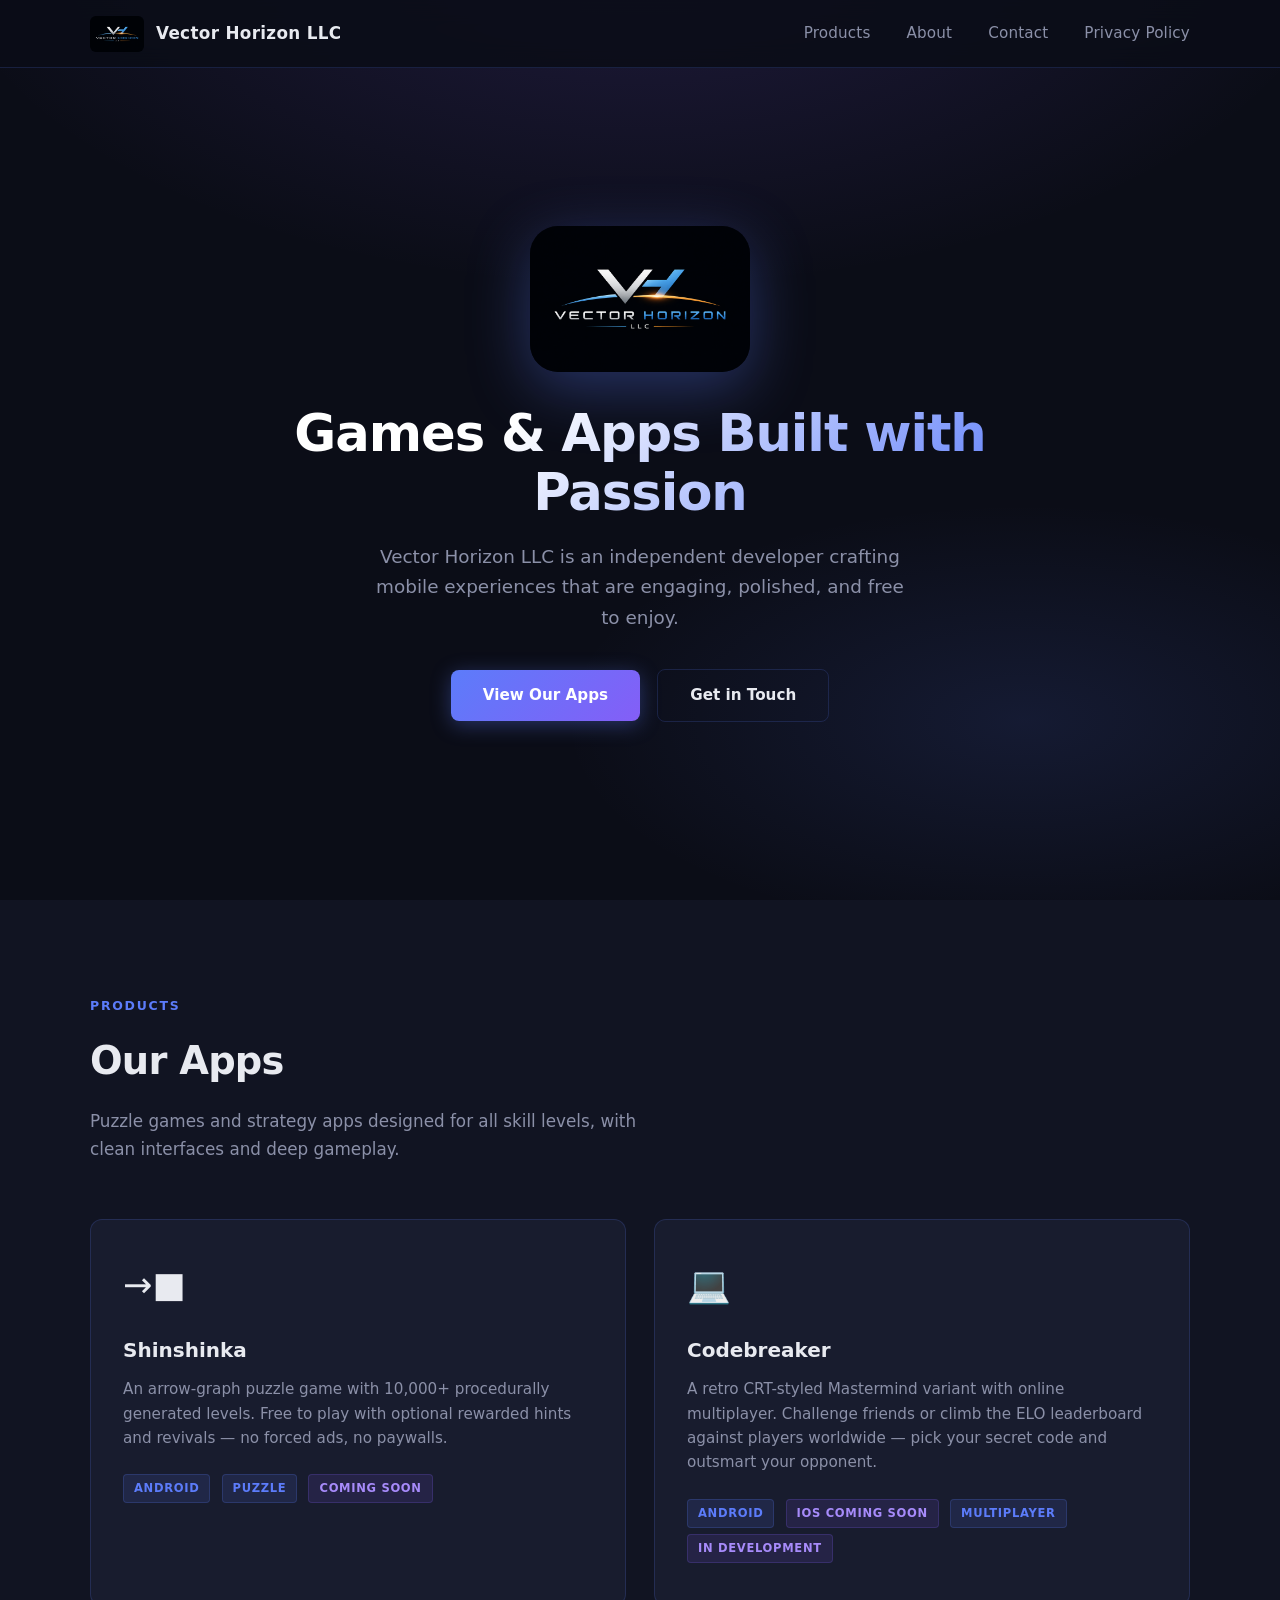
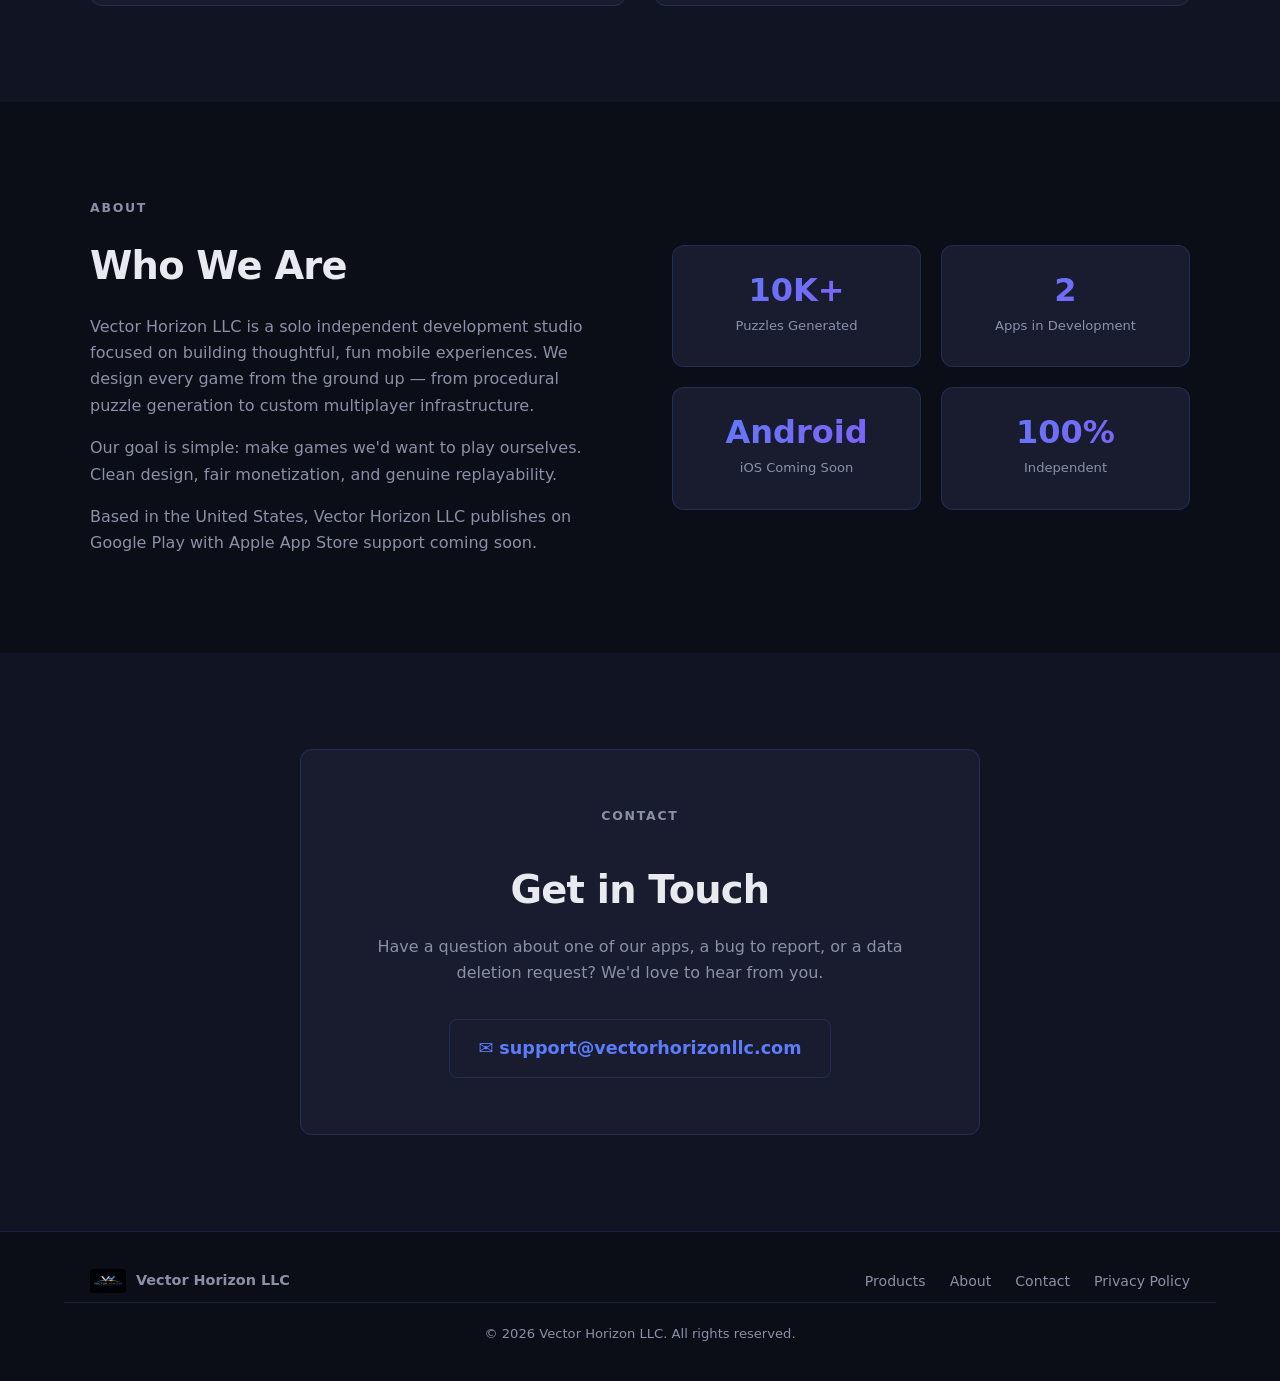
==== index.html @ f5b24a28 "first commit" ====
<!DOCTYPE html>
<html lang="en">
<head>
  <meta charset="UTF-8" />
  <meta name="viewport" content="width=device-width, initial-scale=1.0" />
  <meta name="description" content="Vector Horizon LLC — Independent developer of mobile games and apps." />
  <title>Vector Horizon LLC</title>
  <link rel="stylesheet" href="css/style.css" />
  <link rel="icon" href="assets/logo.png" type="image/png" />
</head>
<body>

  <!-- ── Nav ──────────────────────────────────────────────────────── -->
  <nav class="nav" role="navigation" aria-label="Main navigation">
    <div class="nav-inner">
      <a href="index.html" class="nav-logo">
        <img src="assets/logo.png" alt="Vector Horizon LLC logo" />
        Vector Horizon LLC
      </a>
      <button class="nav-toggle" aria-label="Toggle menu" onclick="toggleMenu()">
        <span></span><span></span><span></span>
      </button>
      <ul class="nav-links" id="nav-links">
        <li><a href="#products">Products</a></li>
        <li><a href="#about">About</a></li>
        <li><a href="#contact">Contact</a></li>
        <li><a href="privacy.html">Privacy Policy</a></li>
      </ul>
    </div>
  </nav>

  <!-- ── Hero ─────────────────────────────────────────────────────── -->
  <section class="hero" id="home">
    <div class="hero-inner">
      <img src="assets/logo.png" alt="Vector Horizon LLC" class="hero-logo" />
      <h1>Games & Apps Built with Passion</h1>
      <p>Vector Horizon LLC is an independent developer crafting mobile experiences that are engaging, polished, and free to enjoy.</p>
      <a href="#products" class="btn btn-primary">View Our Apps</a>
      <a href="#contact" class="btn btn-ghost">Get in Touch</a>
    </div>
  </section>

  <!-- ── Products ─────────────────────────────────────────────────── -->
  <section id="products">
    <div class="section-inner">
      <p class="section-label">Products</p>
      <h2 class="section-title">Our Apps</h2>
      <p class="section-sub">Puzzle games and strategy apps designed for all skill levels, with clean interfaces and deep gameplay.</p>

      <div class="products-grid">

        <div class="product-card">
          <div class="product-icon">&#x2192;&#x25A0;</div>
          <h3>Shinshinka</h3>
          <p>
            An arrow-graph puzzle game with 10,000+ procedurally generated levels. Free to play with optional rewarded hints and revivals — no forced ads, no paywalls.
          </p>
          <span class="tag">Android</span>
          <span class="tag">Puzzle</span>
          <span class="tag purple">Coming Soon</span>
        </div>

        <div class="product-card">
          <div class="product-icon">&#x1F4BB;</div>
          <h3>Codebreaker</h3>
          <p>
            A retro CRT-styled Mastermind variant with online multiplayer. Challenge friends or climb the ELO leaderboard against players worldwide — pick your secret code and outsmart your opponent.
          </p>
          <span class="tag">Android</span>
          <span class="tag purple">iOS Coming Soon</span>
          <span class="tag">Multiplayer</span>
          <span class="tag purple">In Development</span>
        </div>

      </div>
    </div>
  </section>

  <!-- ── About ─────────────────────────────────────────────────────── -->
  <section id="about">
    <div class="section-inner">
      <div class="about-grid">
        <div class="about-text">
          <p class="section-label">About</p>
          <h2 class="section-title">Who We Are</h2>
          <p>Vector Horizon LLC is a solo independent development studio focused on building thoughtful, fun mobile experiences. We design every game from the ground up — from procedural puzzle generation to custom multiplayer infrastructure.</p>
          <p>Our goal is simple: make games we'd want to play ourselves. Clean design, fair monetization, and genuine replayability.</p>
          <p>Based in the United States, Vector Horizon LLC publishes on Google Play with Apple App Store support coming soon.</p>
        </div>
        <div class="stat-grid">
          <div class="stat-card">
            <span class="number">10K+</span>
            <span class="label">Puzzles Generated</span>
          </div>
          <div class="stat-card">
            <span class="number">2</span>
            <span class="label">Apps in Development</span>
          </div>
          <div class="stat-card">
            <span class="number">Android</span>
            <span class="label">iOS Coming Soon</span>
          </div>
          <div class="stat-card">
            <span class="number">100%</span>
            <span class="label">Independent</span>
          </div>
        </div>
      </div>
    </div>
  </section>

  <!-- ── Contact ────────────────────────────────────────────────────── -->
  <section id="contact">
    <div class="section-inner">
      <div class="contact-box">
        <p class="section-label">Contact</p>
        <h2 class="section-title">Get in Touch</h2>
        <p>Have a question about one of our apps, a bug to report, or a data deletion request? We'd love to hear from you.</p>
        <a href="mailto:support@vectorhorizonllc.com" class="contact-link">
          &#x2709;&#xFE0F; support@vectorhorizonllc.com
        </a>
      </div>
    </div>
  </section>

  <!-- ── Footer ─────────────────────────────────────────────────────── -->
  <footer>
    <div class="footer-inner">
      <div class="footer-logo">
        <img src="assets/logo.png" alt="Vector Horizon LLC" />
        Vector Horizon LLC
      </div>
      <ul class="footer-links">
        <li><a href="#products">Products</a></li>
        <li><a href="#about">About</a></li>
        <li><a href="#contact">Contact</a></li>
        <li><a href="privacy.html">Privacy Policy</a></li>
      </ul>
    </div>
    <p class="footer-copy">&copy; 2026 Vector Horizon LLC. All rights reserved.</p>
  </footer>

  <script>
    function toggleMenu() {
      document.getElementById('nav-links').classList.toggle('open');
    }
    // close menu on link click (mobile)
    document.querySelectorAll('.nav-links a').forEach(function(link) {
      link.addEventListener('click', function() {
        document.getElementById('nav-links').classList.remove('open');
      });
    });
  </script>

</body>
</html>
---- css/style.css ----
/* ─── Reset & Base ─────────────────────────────────────────────────── */
*, *::before, *::after { box-sizing: border-box; margin: 0; padding: 0; }

:root {
  --bg:        #0b0d17;
  --bg2:       #111422;
  --bg3:       #181c2e;
  --accent:    #5c7cfa;
  --accent2:   #845ef7;
  --text:      #e8eaf0;
  --muted:     #8b90a8;
  --border:    rgba(92, 124, 250, 0.18);
  --radius:    12px;
  --nav-h:     68px;
}

html { scroll-behavior: smooth; }

body {
  font-family: 'Segoe UI', system-ui, -apple-system, sans-serif;
  background: var(--bg);
  color: var(--text);
  line-height: 1.65;
  font-size: 16px;
}

a { color: var(--accent); text-decoration: none; }
a:hover { color: var(--accent2); }

img { display: block; max-width: 100%; }

/* ─── Nav ──────────────────────────────────────────────────────────── */
.nav {
  position: fixed;
  top: 0; left: 0; right: 0;
  height: var(--nav-h);
  background: rgba(11, 13, 23, 0.88);
  backdrop-filter: blur(12px);
  -webkit-backdrop-filter: blur(12px);
  border-bottom: 1px solid var(--border);
  z-index: 100;
  display: flex;
  align-items: center;
  padding: 0 5%;
}

.nav-inner {
  width: 100%;
  max-width: 1100px;
  margin: 0 auto;
  display: flex;
  align-items: center;
  justify-content: space-between;
}

.nav-logo {
  display: flex;
  align-items: center;
  gap: 12px;
  font-weight: 700;
  font-size: 1.05rem;
  color: var(--text);
  letter-spacing: 0.02em;
}

.nav-logo img {
  height: 36px;
  width: auto;
  border-radius: 6px;
}

.nav-links {
  display: flex;
  gap: 36px;
  list-style: none;
}

.nav-links a {
  color: var(--muted);
  font-size: 0.95rem;
  font-weight: 500;
  transition: color 0.2s;
  letter-spacing: 0.01em;
}

.nav-links a:hover { color: var(--text); }

/* hamburger — hidden on desktop */
.nav-toggle {
  display: none;
  flex-direction: column;
  gap: 5px;
  cursor: pointer;
  background: none;
  border: none;
  padding: 4px;
}
.nav-toggle span {
  display: block;
  width: 24px;
  height: 2px;
  background: var(--text);
  border-radius: 2px;
  transition: all 0.25s;
}

/* ─── Hero ─────────────────────────────────────────────────────────── */
.hero {
  min-height: 100vh;
  display: flex;
  align-items: center;
  justify-content: center;
  text-align: center;
  padding: calc(var(--nav-h) + 60px) 5% 80px;
  background:
    radial-gradient(ellipse 80% 60% at 50% -10%, rgba(132, 94, 247, 0.18) 0%, transparent 70%),
    radial-gradient(ellipse 60% 40% at 80% 80%, rgba(92, 124, 250, 0.12) 0%, transparent 60%),
    var(--bg);
}

.hero-inner {
  max-width: 720px;
}

.hero-logo {
  width: 220px;
  height: auto;
  margin: 0 auto 32px;
  border-radius: 28px;
  box-shadow: 0 16px 60px rgba(92, 124, 250, 0.35);
}

.hero h1 {
  font-size: clamp(2rem, 5vw, 3.2rem);
  font-weight: 800;
  letter-spacing: -0.02em;
  line-height: 1.15;
  background: linear-gradient(135deg, #fff 30%, var(--accent) 100%);
  -webkit-background-clip: text;
  -webkit-text-fill-color: transparent;
  background-clip: text;
  margin-bottom: 20px;
}

.hero p {
  font-size: 1.15rem;
  color: var(--muted);
  max-width: 540px;
  margin: 0 auto 36px;
}

.btn {
  display: inline-block;
  padding: 13px 32px;
  border-radius: 8px;
  font-weight: 600;
  font-size: 0.95rem;
  transition: transform 0.15s, box-shadow 0.15s;
  cursor: pointer;
  border: none;
}

.btn-primary {
  background: linear-gradient(135deg, var(--accent), var(--accent2));
  color: #fff;
  box-shadow: 0 4px 20px rgba(92, 124, 250, 0.35);
}

.btn-primary:hover {
  color: #fff;
  transform: translateY(-2px);
  box-shadow: 0 8px 28px rgba(92, 124, 250, 0.45);
}

.btn-ghost {
  background: transparent;
  color: var(--text);
  border: 1px solid var(--border);
  margin-left: 12px;
}

.btn-ghost:hover {
  color: var(--text);
  border-color: var(--accent);
  transform: translateY(-2px);
}

/* ─── Sections ─────────────────────────────────────────────────────── */
section {
  padding: 96px 5%;
}

.section-inner {
  max-width: 1100px;
  margin: 0 auto;
}

.section-label {
  font-size: 0.78rem;
  font-weight: 700;
  letter-spacing: 0.14em;
  text-transform: uppercase;
  color: var(--accent);
  margin-bottom: 12px;
}

.section-title {
  font-size: clamp(1.6rem, 3.5vw, 2.4rem);
  font-weight: 800;
  letter-spacing: -0.02em;
  margin-bottom: 16px;
}

.section-sub {
  color: var(--muted);
  font-size: 1.05rem;
  max-width: 560px;
  margin-bottom: 56px;
}

/* ─── Products ─────────────────────────────────────────────────────── */
#products { background: var(--bg2); }

.products-grid {
  display: grid;
  grid-template-columns: repeat(auto-fit, minmax(300px, 1fr));
  gap: 28px;
}

.product-card {
  background: var(--bg3);
  border: 1px solid var(--border);
  border-radius: var(--radius);
  padding: 36px 32px;
  transition: transform 0.2s, border-color 0.2s, box-shadow 0.2s;
  position: relative;
  overflow: hidden;
}

.product-card::before {
  content: '';
  position: absolute;
  top: 0; left: 0; right: 0;
  height: 2px;
  background: linear-gradient(90deg, var(--accent), var(--accent2));
  opacity: 0;
  transition: opacity 0.2s;
}

.product-card:hover {
  transform: translateY(-4px);
  border-color: rgba(92, 124, 250, 0.4);
  box-shadow: 0 12px 40px rgba(0,0,0,0.3);
}

.product-card:hover::before { opacity: 1; }

.product-icon {
  font-size: 2.2rem;
  margin-bottom: 20px;
}

.product-card h3 {
  font-size: 1.25rem;
  font-weight: 700;
  margin-bottom: 10px;
}

.product-card p {
  color: var(--muted);
  font-size: 0.95rem;
  line-height: 1.6;
  margin-bottom: 24px;
}

.tag {
  display: inline-block;
  font-size: 0.72rem;
  font-weight: 600;
  letter-spacing: 0.06em;
  text-transform: uppercase;
  padding: 4px 10px;
  border-radius: 4px;
  background: rgba(92, 124, 250, 0.12);
  color: var(--accent);
  border: 1px solid rgba(92, 124, 250, 0.2);
  margin-right: 6px;
  margin-bottom: 6px;
}

.tag.purple {
  background: rgba(132, 94, 247, 0.12);
  color: #a78bfa;
  border-color: rgba(132, 94, 247, 0.2);
}

/* ─── About ─────────────────────────────────────────────────────────── */
#about { background: var(--bg); }

.about-grid {
  display: grid;
  grid-template-columns: 1fr 1fr;
  gap: 64px;
  align-items: center;
}

.about-text p {
  color: var(--muted);
  margin-bottom: 16px;
}

.about-text p:last-child { margin-bottom: 0; }

.stat-grid {
  display: grid;
  grid-template-columns: 1fr 1fr;
  gap: 20px;
}

.stat-card {
  background: var(--bg3);
  border: 1px solid var(--border);
  border-radius: var(--radius);
  padding: 28px 24px;
  text-align: center;
}

.stat-card .number {
  font-size: 2rem;
  font-weight: 800;
  background: linear-gradient(135deg, var(--accent), var(--accent2));
  -webkit-background-clip: text;
  -webkit-text-fill-color: transparent;
  background-clip: text;
  display: block;
  line-height: 1;
  margin-bottom: 6px;
}

.stat-card .label {
  font-size: 0.82rem;
  color: var(--muted);
  font-weight: 500;
}

/* ─── Contact ──────────────────────────────────────────────────────── */
#contact { background: var(--bg2); }

.contact-box {
  background: var(--bg3);
  border: 1px solid var(--border);
  border-radius: var(--radius);
  padding: 56px;
  max-width: 680px;
  margin: 0 auto;
  text-align: center;
}

.contact-box .section-title { margin-bottom: 12px; }

.contact-box p {
  color: var(--muted);
  margin-bottom: 32px;
}

.contact-link {
  display: inline-flex;
  align-items: center;
  gap: 10px;
  font-size: 1.1rem;
  font-weight: 600;
  color: var(--accent);
  border: 1px solid var(--border);
  border-radius: 8px;
  padding: 14px 28px;
  transition: all 0.2s;
}

.contact-link:hover {
  color: var(--accent2);
  border-color: var(--accent2);
  background: rgba(132, 94, 247, 0.08);
}

/* ─── Footer ────────────────────────────────────────────────────────── */
footer {
  background: var(--bg);
  border-top: 1px solid var(--border);
  padding: 36px 5%;
}

.footer-inner {
  max-width: 1100px;
  margin: 0 auto;
  display: flex;
  align-items: center;
  justify-content: space-between;
  flex-wrap: wrap;
  gap: 16px;
}

.footer-logo {
  display: flex;
  align-items: center;
  gap: 10px;
  font-weight: 600;
  font-size: 0.9rem;
  color: var(--muted);
}

.footer-logo img {
  height: 24px;
  width: auto;
  border-radius: 4px;
}

.footer-links {
  display: flex;
  gap: 24px;
  list-style: none;
  flex-wrap: wrap;
}

.footer-links a {
  color: var(--muted);
  font-size: 0.88rem;
  transition: color 0.2s;
}

.footer-links a:hover { color: var(--text); }

.footer-copy {
  color: var(--muted);
  font-size: 0.82rem;
  width: 100%;
  text-align: center;
  margin-top: 8px;
  padding-top: 20px;
  border-top: 1px solid var(--border);
}

/* ─── Privacy Page ─────────────────────────────────────────────────── */
.privacy-page {
  padding-top: calc(var(--nav-h) + 60px);
  padding-bottom: 96px;
  padding-left: 5%;
  padding-right: 5%;
}

.privacy-content {
  max-width: 760px;
  margin: 0 auto;
}

.privacy-content h1 {
  font-size: clamp(1.8rem, 4vw, 2.6rem);
  font-weight: 800;
  letter-spacing: -0.02em;
  margin-bottom: 8px;
}

.privacy-content .updated {
  color: var(--muted);
  font-size: 0.9rem;
  margin-bottom: 48px;
  padding-bottom: 24px;
  border-bottom: 1px solid var(--border);
}

.privacy-content h2 {
  font-size: 1.15rem;
  font-weight: 700;
  color: var(--text);
  margin: 36px 0 12px;
}

.privacy-content p,
.privacy-content li {
  color: var(--muted);
  font-size: 0.97rem;
  line-height: 1.75;
}

.privacy-content ul {
  padding-left: 20px;
  margin: 8px 0 16px;
}

.privacy-content li { margin-bottom: 6px; }

.privacy-content a { color: var(--accent); }

/* ─── Responsive ───────────────────────────────────────────────────── */
@media (max-width: 768px) {
  .nav-links {
    display: none;
    flex-direction: column;
    gap: 0;
    position: fixed;
    top: var(--nav-h);
    left: 0; right: 0;
    background: var(--bg2);
    border-bottom: 1px solid var(--border);
    padding: 16px 0;
  }

  .nav-links.open { display: flex; }

  .nav-links a {
    display: block;
    padding: 14px 5%;
    font-size: 1rem;
  }

  .nav-toggle { display: flex; }

  .about-grid {
    grid-template-columns: 1fr;
    gap: 40px;
  }

  .contact-box {
    padding: 36px 24px;
  }

  .hero-logo { width: 150px; }

  .btn-ghost { margin-left: 0; margin-top: 12px; }

  .footer-inner { flex-direction: column; align-items: flex-start; }
}
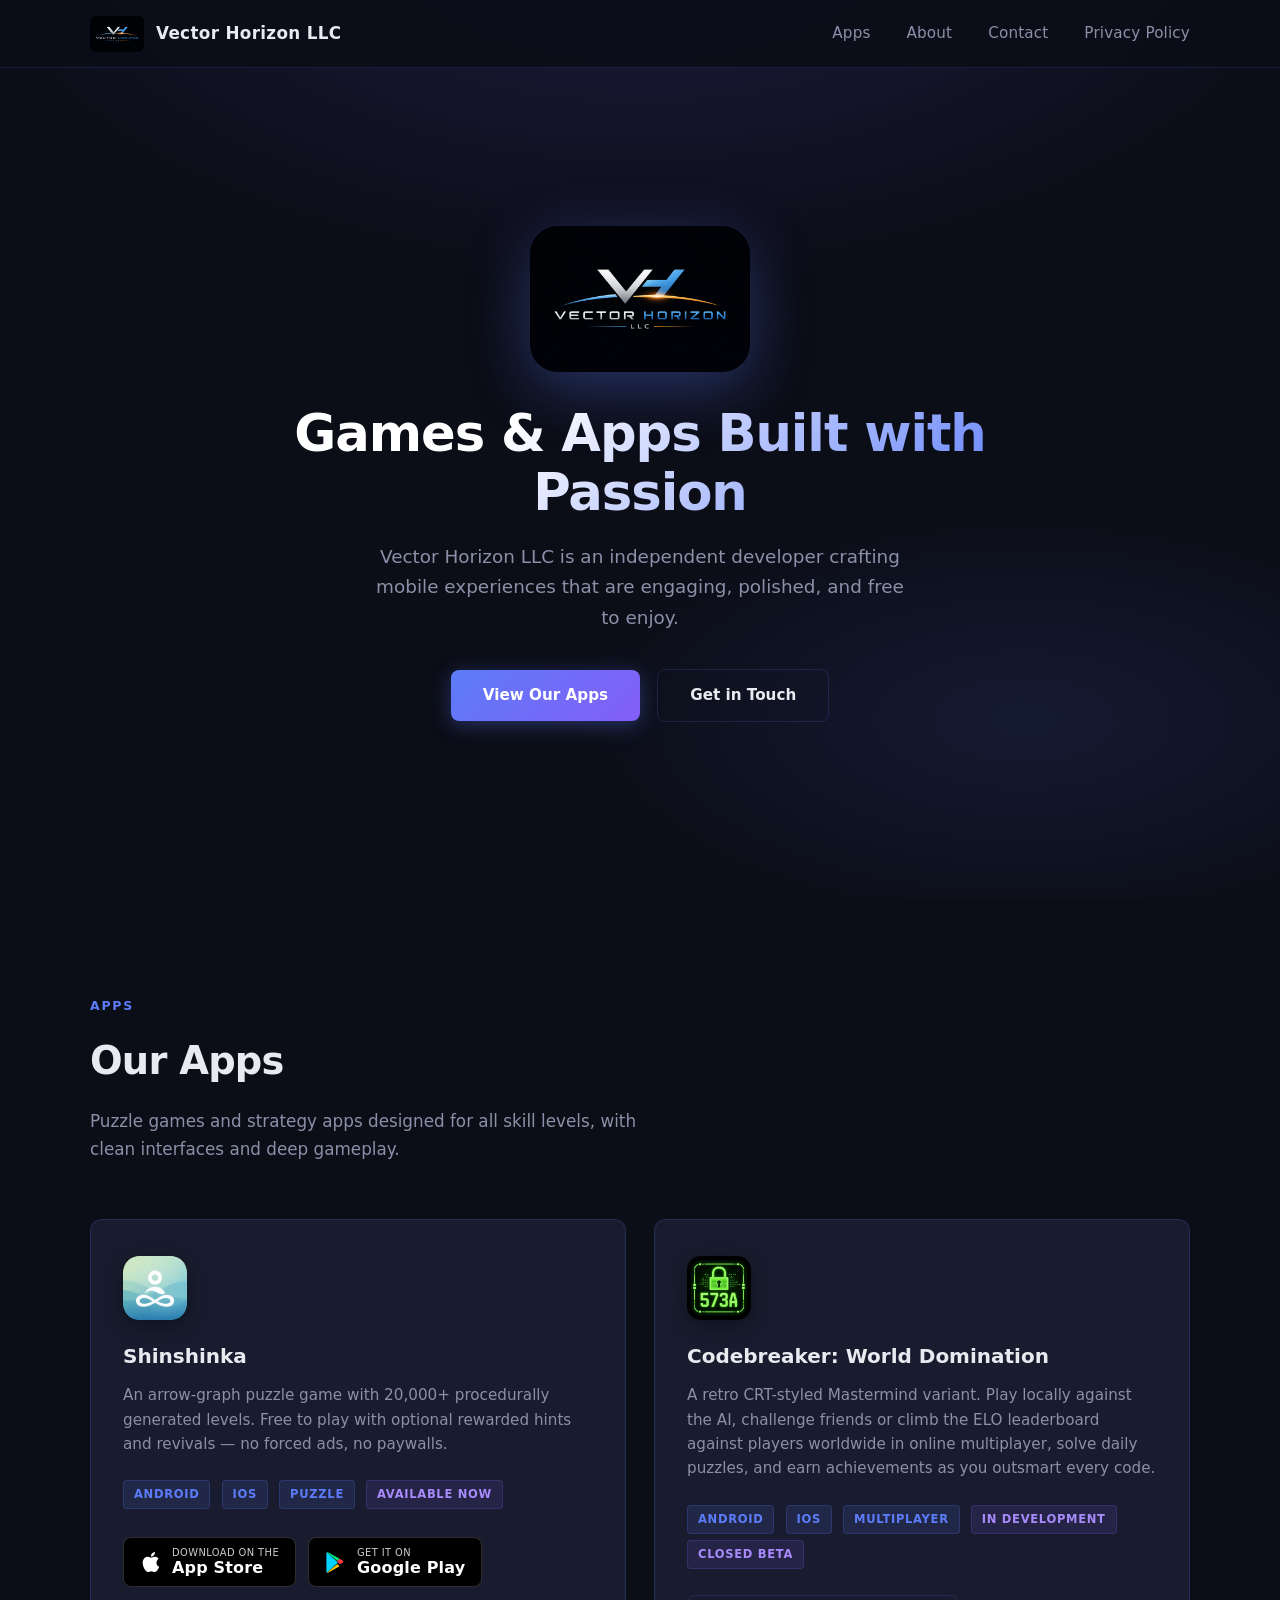
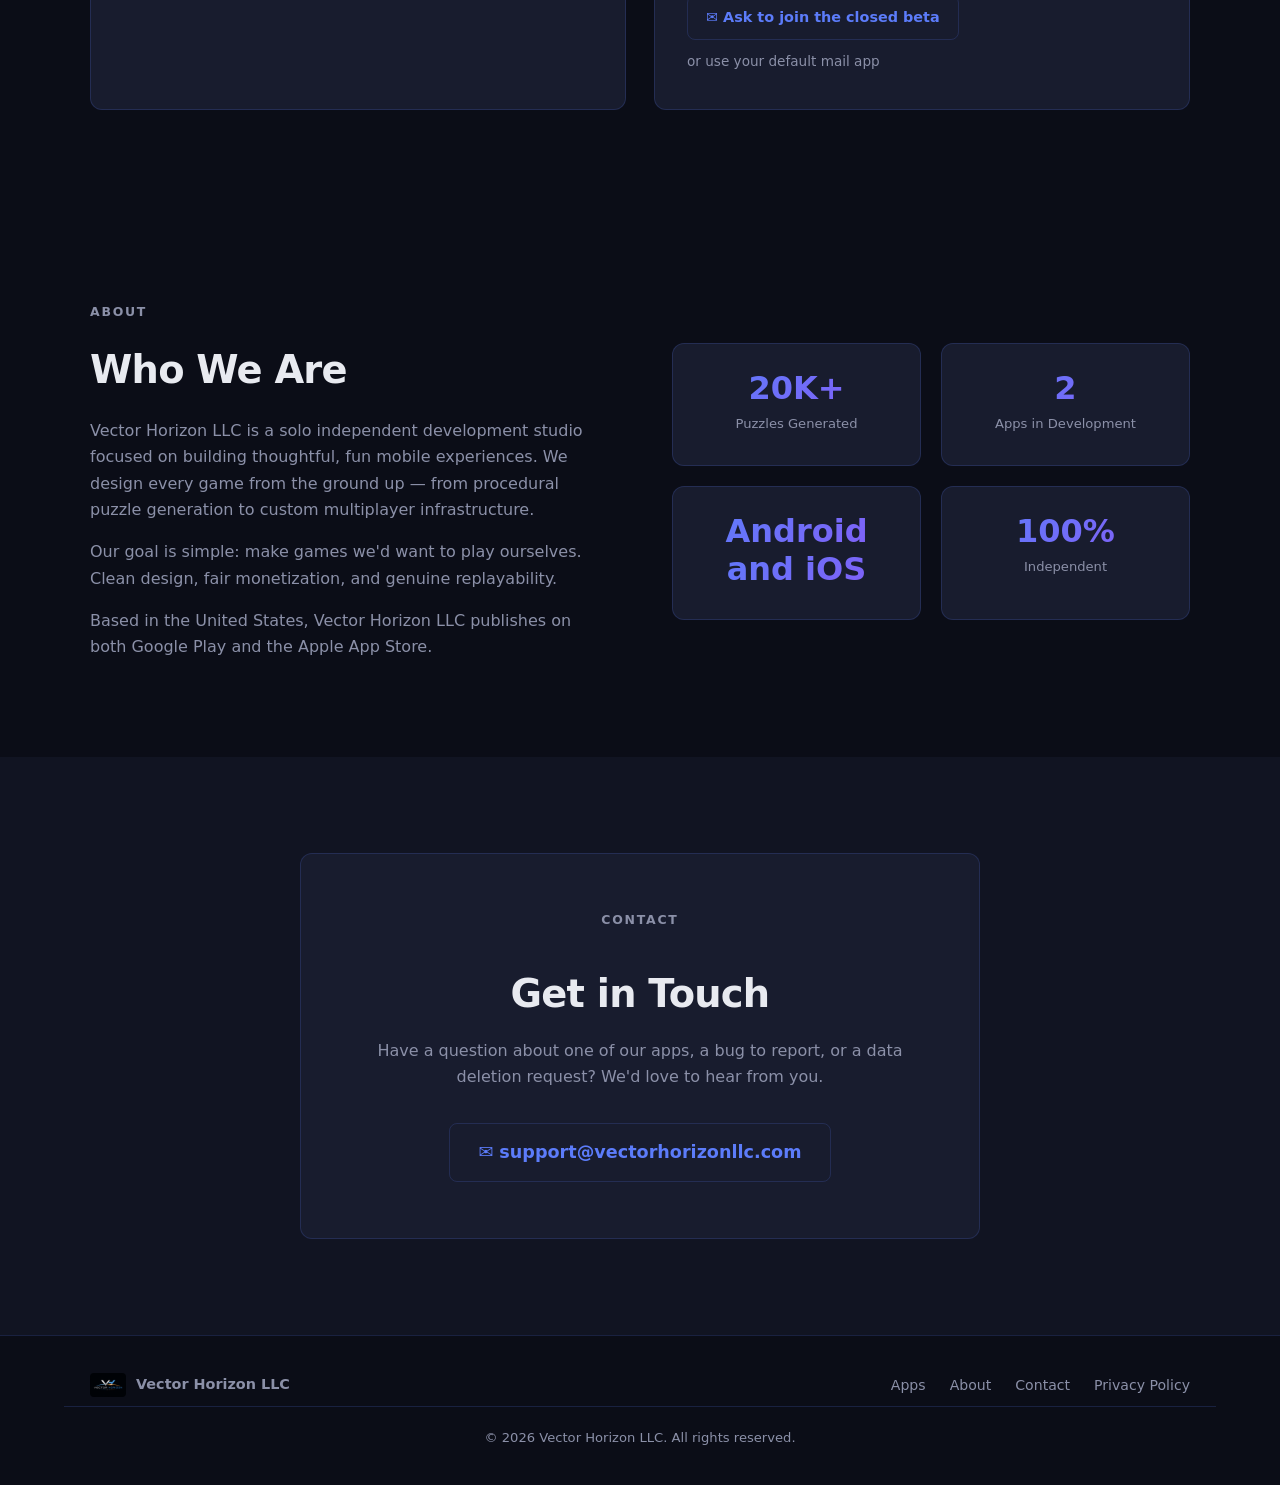
==== commit d2056859: "Update Apps section: store links, real icons, Codebreaker beta - Shinshinka: mark released on Androi" ====
--- a/index.html
+++ b/index.html
@@ -21,7 +21,7 @@
         <span></span><span></span><span></span>
       </button>
       <ul class="nav-links" id="nav-links">
-        <li><a href="#products">Products</a></li>
+        <li><a href="#apps">Apps</a></li>
         <li><a href="#about">About</a></li>
         <li><a href="#contact">Contact</a></li>
         <li><a href="privacy.html">Privacy Policy</a></li>
@@ -35,41 +35,76 @@
       <img src="assets/logo.png" alt="Vector Horizon LLC" class="hero-logo" />
       <h1>Games & Apps Built with Passion</h1>
       <p>Vector Horizon LLC is an independent developer crafting mobile experiences that are engaging, polished, and free to enjoy.</p>
-      <a href="#products" class="btn btn-primary">View Our Apps</a>
+      <a href="#apps" class="btn btn-primary">View Our Apps</a>
       <a href="#contact" class="btn btn-ghost">Get in Touch</a>
     </div>
   </section>
 
-  <!-- ── Products ─────────────────────────────────────────────────── -->
-  <section id="products">
+  <!-- ── Apps ─────────────────────────────────────────────────────── -->
+  <section id="apps">
     <div class="section-inner">
-      <p class="section-label">Products</p>
+      <p class="section-label">Apps</p>
       <h2 class="section-title">Our Apps</h2>
       <p class="section-sub">Puzzle games and strategy apps designed for all skill levels, with clean interfaces and deep gameplay.</p>
 
       <div class="products-grid">
 
         <div class="product-card">
-          <div class="product-icon">&#x2192;&#x25A0;</div>
+          <img src="assets/shinshinka-icon.png" alt="Shinshinka app icon" class="product-icon" />
           <h3>Shinshinka</h3>
           <p>
-            An arrow-graph puzzle game with 10,000+ procedurally generated levels. Free to play with optional rewarded hints and revivals — no forced ads, no paywalls.
+            An arrow-graph puzzle game with 20,000+ procedurally generated levels. Free to play with optional rewarded hints and revivals — no forced ads, no paywalls.
           </p>
           <span class="tag">Android</span>
+          <span class="tag">iOS</span>
           <span class="tag">Puzzle</span>
-          <span class="tag purple">Coming Soon</span>
+          <span class="tag purple">Available Now</span>
+
+          <div class="store-badges">
+            <a class="store-badge" href="https://apps.apple.com/il/app/id6781708433" target="_blank" rel="noopener" aria-label="Download Shinshinka on the App Store">
+              <svg viewBox="0 0 24 24" width="22" height="22" fill="currentColor" aria-hidden="true">
+                <path d="M16.365 1.43c0 1.14-.493 2.27-1.177 3.08-.744.9-1.99 1.57-2.987 1.57-.12 0-.23-.02-.3-.03-.01-.06-.04-.22-.04-.39 0-1.13.572-2.27 1.206-2.98.804-.94 2.142-1.64 3.248-1.68.03.13.05.28.05.43zm4.565 15.71c-.03.07-.463 1.58-1.518 3.12-.945 1.34-1.94 2.71-3.43 2.71-1.517 0-1.9-.88-3.63-.88-1.698 0-2.302.91-3.67.91-1.377 0-2.332-1.26-3.428-2.8-1.287-1.82-2.323-4.63-2.323-7.28 0-4.28 2.797-6.55 5.552-6.55 1.448 0 2.675.95 3.6.95.865 0 2.222-1.01 3.902-1.01.613 0 2.886.06 4.374 2.19-.13.09-2.383 1.37-2.383 4.19 0 3.26 2.854 4.42 2.955 4.45z"/>
+              </svg>
+              <span class="store-badge-text">
+                <small>Download on the</small>
+                App Store
+              </span>
+            </a>
+            <a class="store-badge" href="https://play.google.com/store/apps/details?id=com.vectorhorizonllc.shinshinka" target="_blank" rel="noopener" aria-label="Get Shinshinka on Google Play">
+              <svg viewBox="0 0 512 512" width="22" height="22" aria-hidden="true">
+                <path fill="#00d3ff" d="M47 30 300 268 47 506c-9-5-15-15-15-27V57c0-12 6-22 15-27z"/>
+                <path fill="#00f076" d="M47 30c4-2 9-3 13-3 7 0 14 2 20 6l260 148-53 51z"/>
+                <path fill="#ff3a44" d="M287 232 340 181l70 40c19 11 19 39 0 50l-70 40z"/>
+                <path fill="#ffc800" d="M287 304 340 355 80 503c-6 4-13 6-20 6-4 0-9-1-13-3z"/>
+              </svg>
+              <span class="store-badge-text">
+                <small>Get it on</small>
+                Google Play
+              </span>
+            </a>
+          </div>
         </div>
 
         <div class="product-card">
-          <div class="product-icon">&#x1F4BB;</div>
-          <h3>Codebreaker</h3>
+          <img src="assets/codebreaker-icon.png" alt="Codebreaker: World Domination app icon" class="product-icon" />
+          <h3>Codebreaker: World Domination</h3>
           <p>
-            A retro CRT-styled Mastermind variant with online multiplayer. Challenge friends or climb the ELO leaderboard against players worldwide — pick your secret code and outsmart your opponent.
+            A retro CRT-styled Mastermind variant. Play locally against the AI, challenge friends or climb the ELO leaderboard against players worldwide in online multiplayer, solve daily puzzles, and earn achievements as you outsmart every code.
           </p>
           <span class="tag">Android</span>
-          <span class="tag purple">iOS Coming Soon</span>
+          <span class="tag">iOS</span>
           <span class="tag">Multiplayer</span>
           <span class="tag purple">In Development</span>
+          <span class="tag purple">Closed Beta</span>
+
+          <div class="beta-cta">
+            <a class="beta-link" href="https://mail.google.com/mail/?view=cm&fs=1&to=support@vectorhorizonllc.com&su=Join%20the%20Codebreaker%20Closed%20Beta&body=Hi%20Vector%20Horizon%20LLC%2C%0A%0AI%27d%20like%20to%20join%20the%20closed%20beta%20for%20Codebreaker%3A%20World%20Domination.%0A%0AMy%20email%20address%20(for%20beta%20access)%3A%20%0AMy%20platform%20(Android%20or%20iOS)%3A%20%0A%0AThanks%21" target="_blank" rel="noopener">
+              &#x2709;&#xFE0F; Ask to join the closed beta
+            </a>
+            <a class="beta-alt" href="mailto:support@vectorhorizonllc.com?subject=Join%20the%20Codebreaker%20Closed%20Beta&body=Hi%20Vector%20Horizon%20LLC%2C%0D%0A%0D%0AI%27d%20like%20to%20join%20the%20closed%20beta%20for%20Codebreaker%3A%20World%20Domination.%0D%0A%0D%0AMy%20email%20address%20(for%20beta%20access)%3A%20%0D%0AMy%20platform%20(Android%20or%20iOS)%3A%20%0D%0A%0D%0AThanks%21">
+              or use your default mail app
+            </a>
+          </div>
         </div>
 
       </div>
@@ -85,11 +120,11 @@
           <h2 class="section-title">Who We Are</h2>
           <p>Vector Horizon LLC is a solo independent development studio focused on building thoughtful, fun mobile experiences. We design every game from the ground up — from procedural puzzle generation to custom multiplayer infrastructure.</p>
           <p>Our goal is simple: make games we'd want to play ourselves. Clean design, fair monetization, and genuine replayability.</p>
-          <p>Based in the United States, Vector Horizon LLC publishes on Google Play with Apple App Store support coming soon.</p>
+          <p>Based in the United States, Vector Horizon LLC publishes on both Google Play and the Apple App Store.</p>
         </div>
         <div class="stat-grid">
           <div class="stat-card">
-            <span class="number">10K+</span>
+            <span class="number">20K+</span>
             <span class="label">Puzzles Generated</span>
           </div>
           <div class="stat-card">
@@ -98,7 +133,7 @@
           </div>
           <div class="stat-card">
             <span class="number">Android</span>
-            <span class="label">iOS Coming Soon</span>
+            <span class="number">and iOS</span>
           </div>
           <div class="stat-card">
             <span class="number">100%</span>
@@ -131,7 +166,7 @@
         Vector Horizon LLC
       </div>
       <ul class="footer-links">
-        <li><a href="#products">Products</a></li>
+        <li><a href="#apps">Apps</a></li>
         <li><a href="#about">About</a></li>
         <li><a href="#contact">Contact</a></li>
         <li><a href="privacy.html">Privacy Policy</a></li>
--- a/css/style.css
+++ b/css/style.css
@@ -256,8 +256,12 @@
 .product-card:hover::before { opacity: 1; }
 
 .product-icon {
-  font-size: 2.2rem;
+  width: 64px;
+  height: 64px;
+  border-radius: 14px;
   margin-bottom: 20px;
+  object-fit: cover;
+  box-shadow: 0 6px 20px rgba(0, 0, 0, 0.35);
 }
 
 .product-card h3 {
@@ -294,6 +298,87 @@
   border-color: rgba(132, 94, 247, 0.2);
 }
 
+.store-badges {
+  display: flex;
+  flex-wrap: wrap;
+  gap: 12px;
+  margin-top: 22px;
+}
+
+.store-badge {
+  display: inline-flex;
+  align-items: center;
+  gap: 10px;
+  padding: 9px 16px;
+  border-radius: 8px;
+  background: #000;
+  border: 1px solid rgba(255, 255, 255, 0.18);
+  color: #fff;
+  transition: transform 0.15s, border-color 0.2s;
+}
+
+.store-badge:hover {
+  color: #fff;
+  transform: translateY(-2px);
+  border-color: rgba(255, 255, 255, 0.4);
+}
+
+.store-badge svg { flex-shrink: 0; }
+
+.store-badge-text {
+  display: flex;
+  flex-direction: column;
+  line-height: 1.15;
+  font-size: 1rem;
+  font-weight: 600;
+  letter-spacing: 0.01em;
+}
+
+.store-badge-text small {
+  font-size: 0.62rem;
+  font-weight: 500;
+  letter-spacing: 0.04em;
+  text-transform: uppercase;
+  opacity: 0.8;
+}
+
+.beta-cta {
+  margin-top: 20px;
+  display: flex;
+  flex-wrap: wrap;
+  align-items: center;
+  gap: 10px 16px;
+}
+
+.beta-alt {
+  font-size: 0.85rem;
+  font-weight: 500;
+  color: var(--muted);
+  transition: color 0.2s;
+}
+
+.beta-alt:hover { color: var(--text); }
+
+.beta-link {
+  display: inline-flex;
+  align-items: center;
+  gap: 8px;
+  font-size: 0.9rem;
+  font-weight: 600;
+  color: var(--accent);
+  border: 1px solid var(--border);
+  border-radius: 8px;
+  padding: 10px 18px;
+  transition: color 0.2s, border-color 0.2s, background 0.2s, transform 0.15s;
+}
+
+.beta-link:hover {
+  color: var(--accent2);
+  border-color: var(--accent2);
+  background: rgba(132, 94, 247, 0.08);
+  transform: translateY(-2px);
+}
+
 /* ─── About ─────────────────────────────────────────────────────────── */
 #about { background: var(--bg); }
 
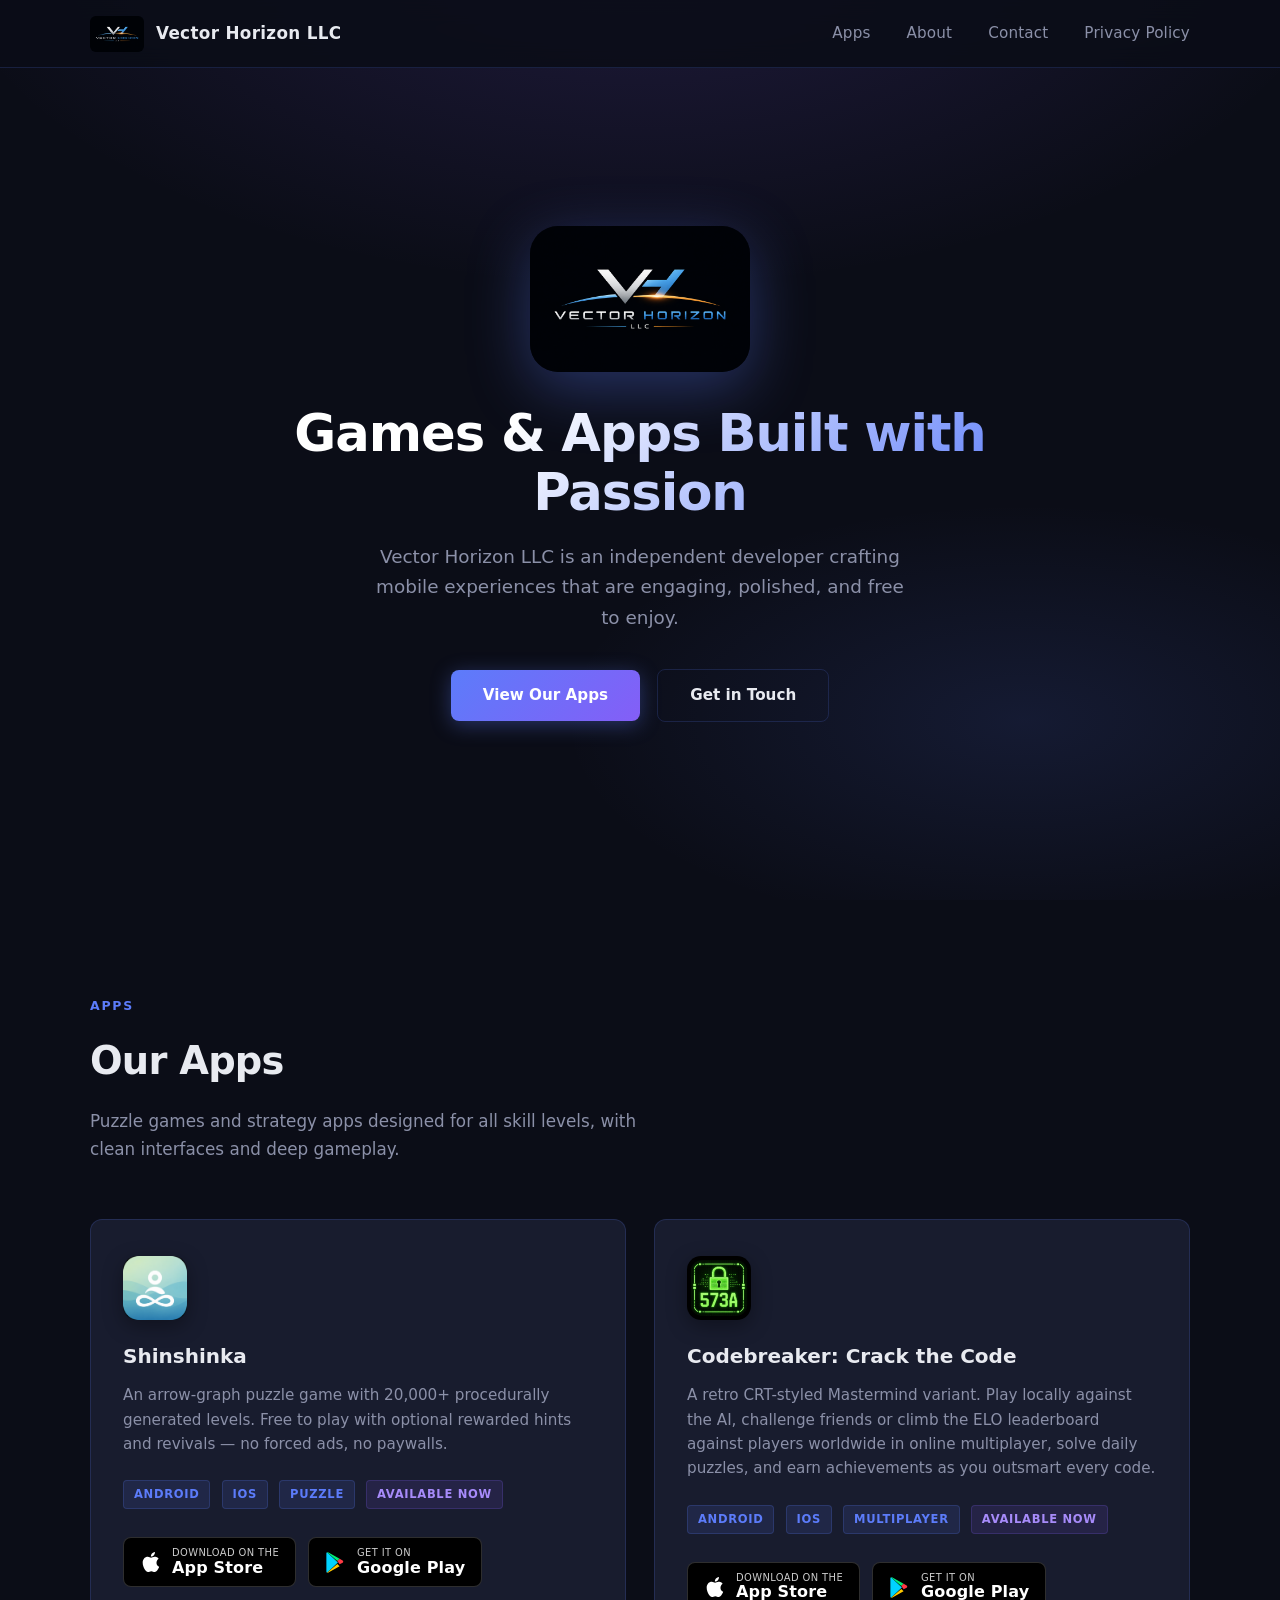
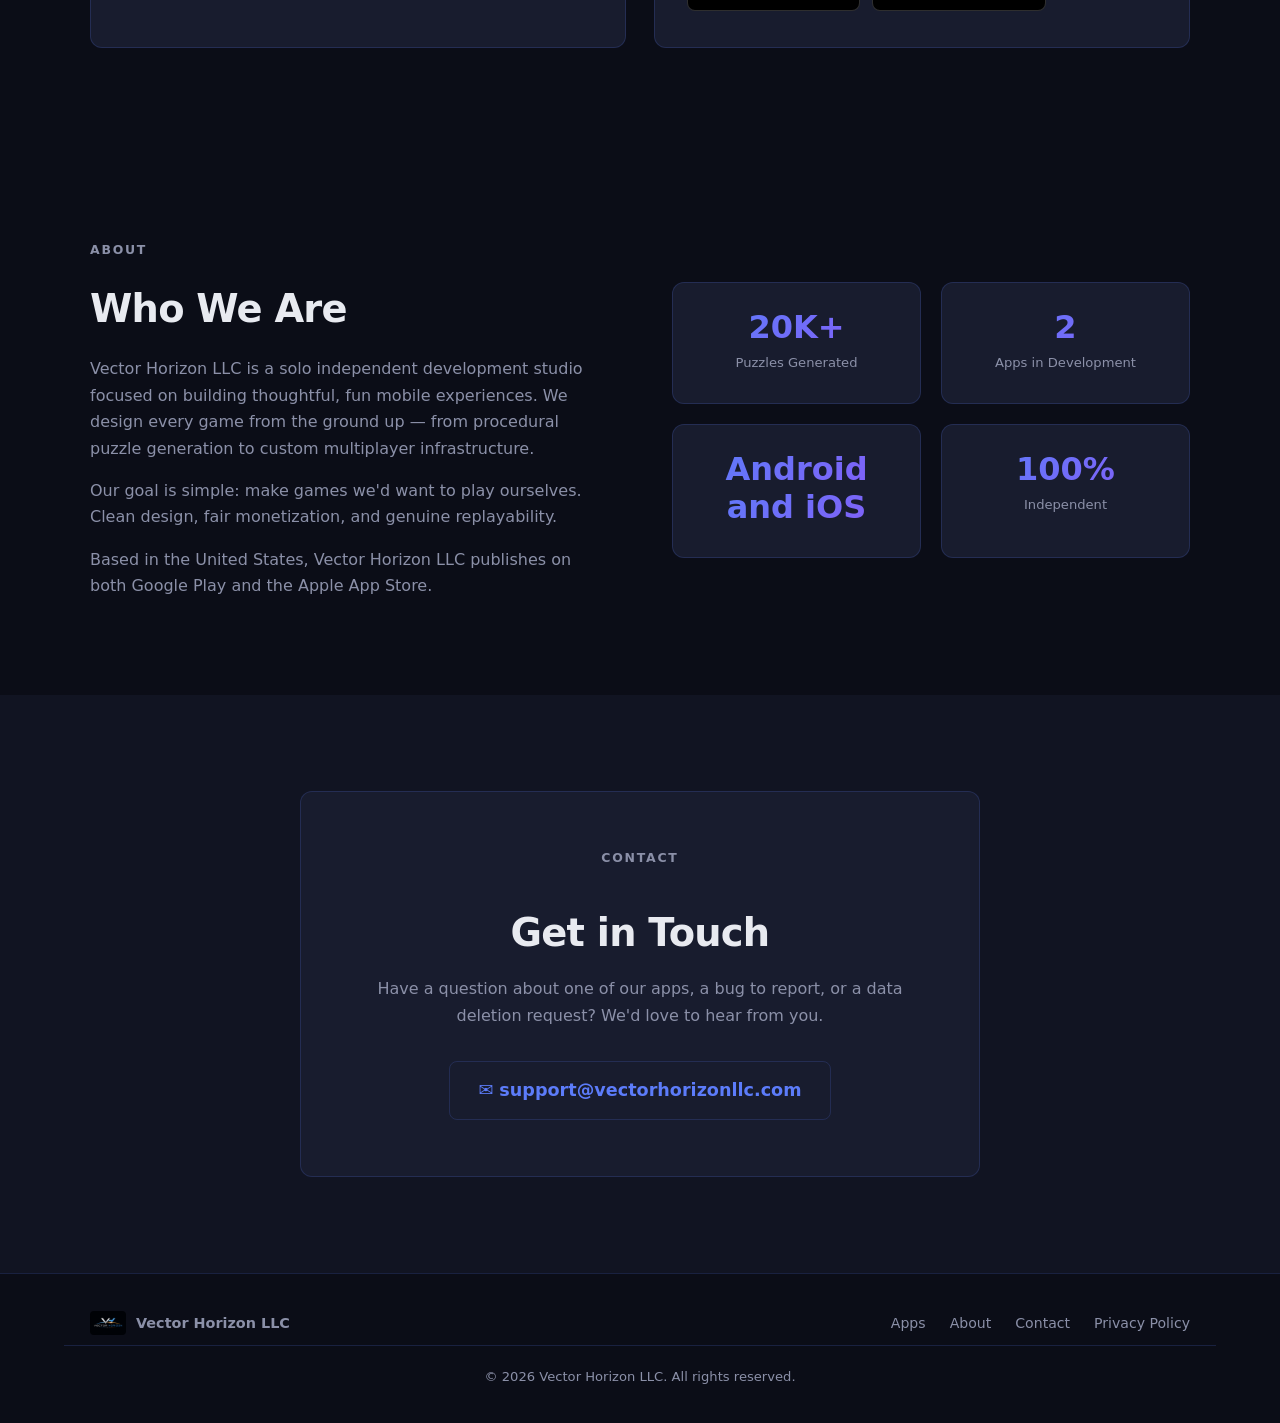
==== commit 39308707: "Codebreaker: rename to Crack the Code, mark available, add store links Co-Authored-By: Claude Opus 5" ====
--- a/index.html
+++ b/index.html
@@ -86,23 +86,37 @@
         </div>
 
         <div class="product-card">
-          <img src="assets/codebreaker-icon.png" alt="Codebreaker: World Domination app icon" class="product-icon" />
-          <h3>Codebreaker: World Domination</h3>
+          <img src="assets/codebreaker-icon.png" alt="Codebreaker: Crack the Code app icon" class="product-icon" />
+          <h3>Codebreaker: Crack the Code</h3>
           <p>
             A retro CRT-styled Mastermind variant. Play locally against the AI, challenge friends or climb the ELO leaderboard against players worldwide in online multiplayer, solve daily puzzles, and earn achievements as you outsmart every code.
           </p>
           <span class="tag">Android</span>
           <span class="tag">iOS</span>
           <span class="tag">Multiplayer</span>
-          <span class="tag purple">In Development</span>
-          <span class="tag purple">Closed Beta</span>
-
-          <div class="beta-cta">
-            <a class="beta-link" href="https://mail.google.com/mail/?view=cm&fs=1&to=support@vectorhorizonllc.com&su=Join%20the%20Codebreaker%20Closed%20Beta&body=Hi%20Vector%20Horizon%20LLC%2C%0A%0AI%27d%20like%20to%20join%20the%20closed%20beta%20for%20Codebreaker%3A%20World%20Domination.%0A%0AMy%20email%20address%20(for%20beta%20access)%3A%20%0AMy%20platform%20(Android%20or%20iOS)%3A%20%0A%0AThanks%21" target="_blank" rel="noopener">
-              &#x2709;&#xFE0F; Ask to join the closed beta
-            </a>
-            <a class="beta-alt" href="mailto:support@vectorhorizonllc.com?subject=Join%20the%20Codebreaker%20Closed%20Beta&body=Hi%20Vector%20Horizon%20LLC%2C%0D%0A%0D%0AI%27d%20like%20to%20join%20the%20closed%20beta%20for%20Codebreaker%3A%20World%20Domination.%0D%0A%0D%0AMy%20email%20address%20(for%20beta%20access)%3A%20%0D%0AMy%20platform%20(Android%20or%20iOS)%3A%20%0D%0A%0D%0AThanks%21">
-              or use your default mail app
+          <span class="tag purple">Available Now</span>
+
+          <div class="store-badges">
+            <a class="store-badge" href="https://apps.apple.com/us/app/codebreaker-crack-the-code/id6786764415" target="_blank" rel="noopener" aria-label="Download Codebreaker on the App Store">
+              <svg viewBox="0 0 24 24" width="22" height="22" fill="currentColor" aria-hidden="true">
+                <path d="M16.365 1.43c0 1.14-.493 2.27-1.177 3.08-.744.9-1.99 1.57-2.987 1.57-.12 0-.23-.02-.3-.03-.01-.06-.04-.22-.04-.39 0-1.13.572-2.27 1.206-2.98.804-.94 2.142-1.64 3.248-1.68.03.13.05.28.05.43zm4.565 15.71c-.03.07-.463 1.58-1.518 3.12-.945 1.34-1.94 2.71-3.43 2.71-1.517 0-1.9-.88-3.63-.88-1.698 0-2.302.91-3.67.91-1.377 0-2.332-1.26-3.428-2.8-1.287-1.82-2.323-4.63-2.323-7.28 0-4.28 2.797-6.55 5.552-6.55 1.448 0 2.675.95 3.6.95.865 0 2.222-1.01 3.902-1.01.613 0 2.886.06 4.374 2.19-.13.09-2.383 1.37-2.383 4.19 0 3.26 2.854 4.42 2.955 4.45z"/>
+              </svg>
+              <span class="store-badge-text">
+                <small>Download on the</small>
+                App Store
+              </span>
+            </a>
+            <a class="store-badge" href="https://play.google.com/store/apps/details?id=com.vectorhorizonllc.codebreaker&pli=1" target="_blank" rel="noopener" aria-label="Get Codebreaker on Google Play">
+              <svg viewBox="0 0 512 512" width="22" height="22" aria-hidden="true">
+                <path fill="#00d3ff" d="M47 30 300 268 47 506c-9-5-15-15-15-27V57c0-12 6-22 15-27z"/>
+                <path fill="#00f076" d="M47 30c4-2 9-3 13-3 7 0 14 2 20 6l260 148-53 51z"/>
+                <path fill="#ff3a44" d="M287 232 340 181l70 40c19 11 19 39 0 50l-70 40z"/>
+                <path fill="#ffc800" d="M287 304 340 355 80 503c-6 4-13 6-20 6-4 0-9-1-13-3z"/>
+              </svg>
+              <span class="store-badge-text">
+                <small>Get it on</small>
+                Google Play
+              </span>
             </a>
           </div>
         </div>
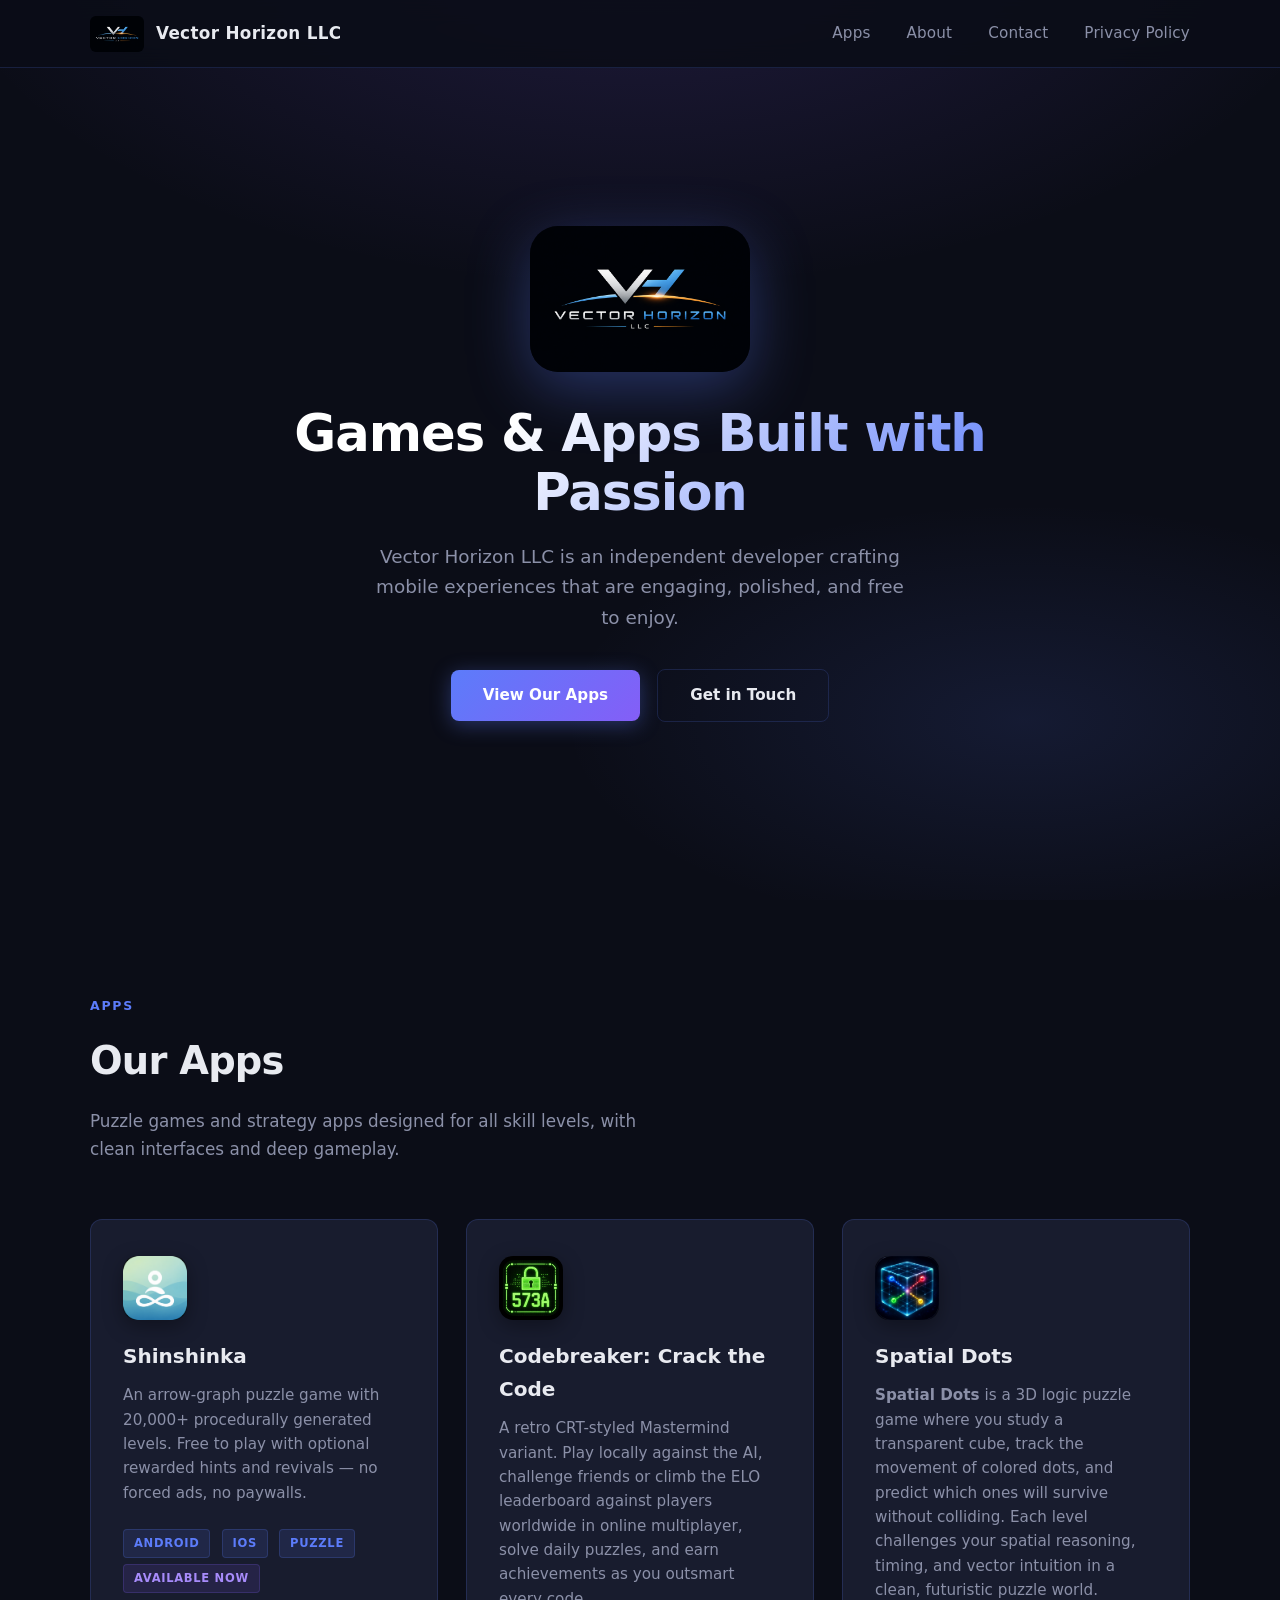
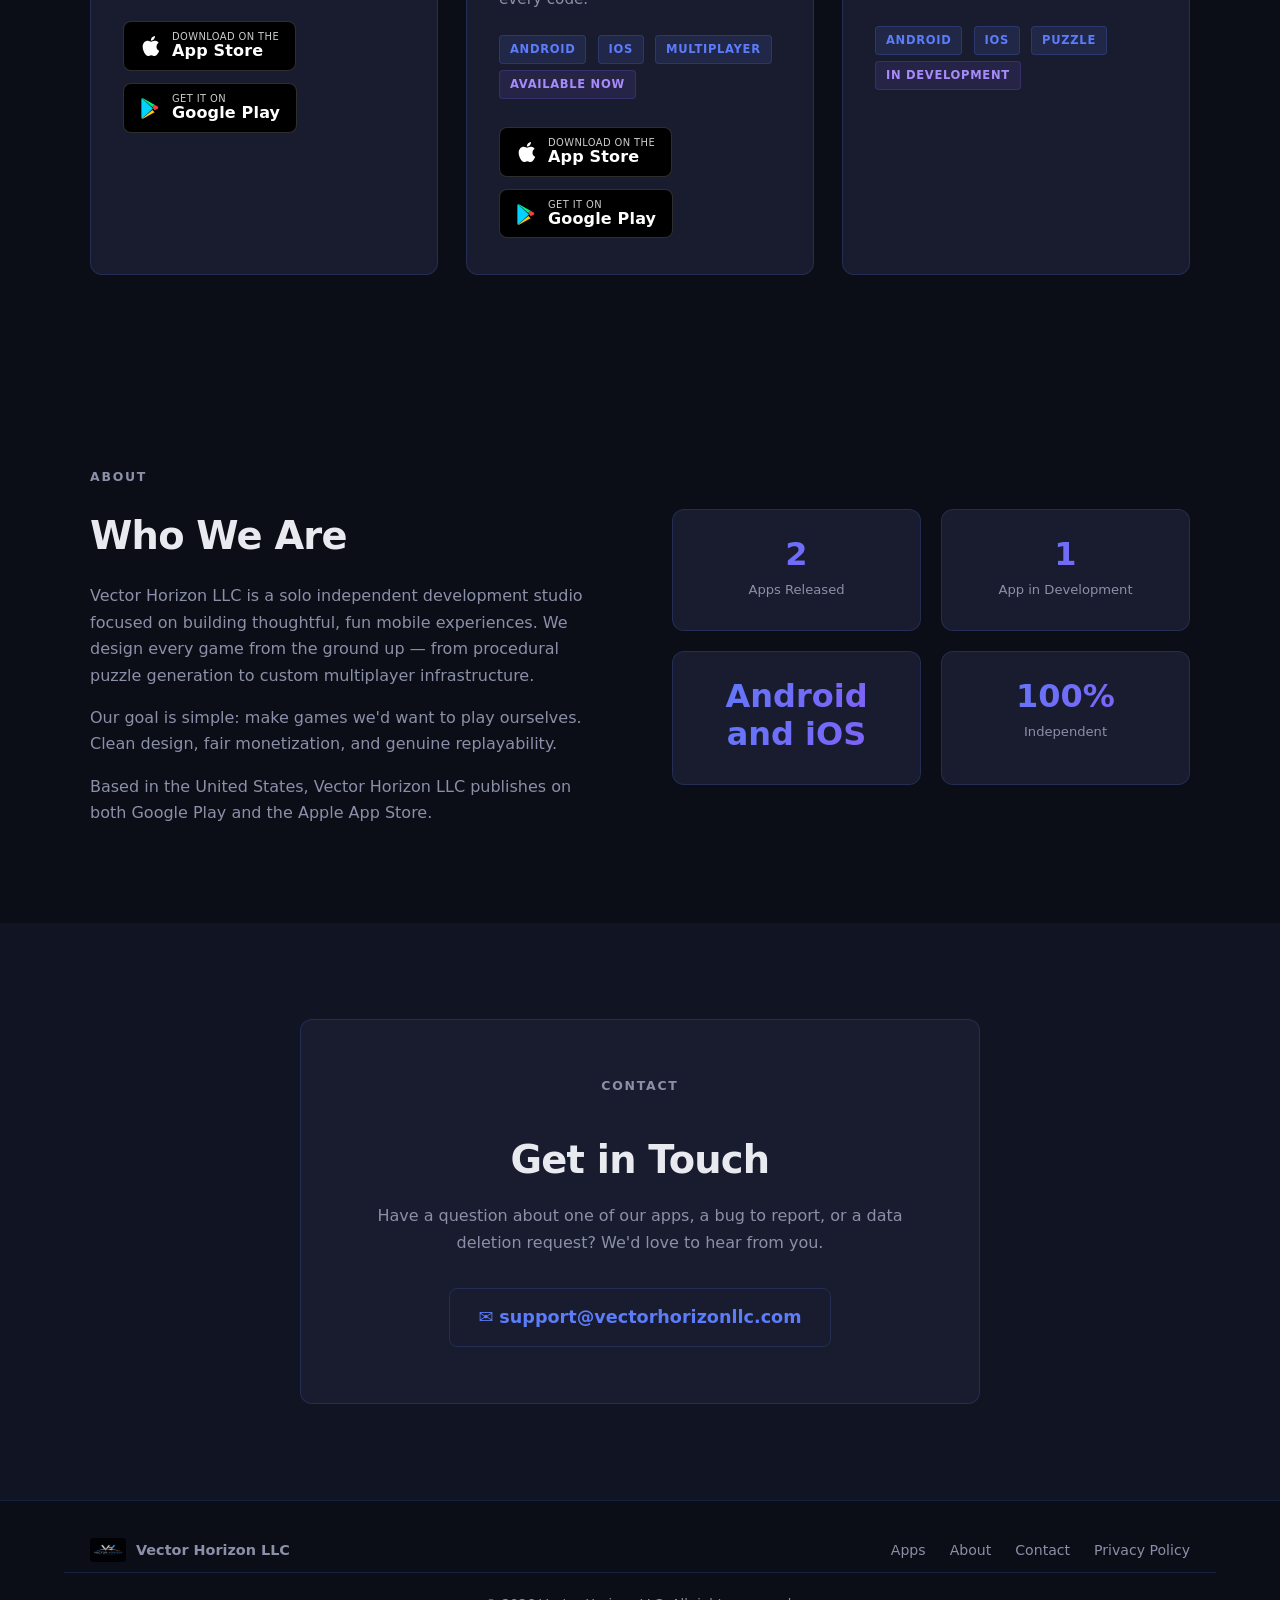
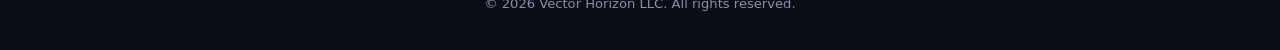
==== commit f61eb04f: "Add Spatial Dots app card and update About stats Co-Authored-By: Claude Opus 5 (1M context) <noreply" ====
--- a/index.html
+++ b/index.html
@@ -121,6 +121,18 @@
           </div>
         </div>
 
+        <div class="product-card">
+          <img src="assets/spatial-dots-icon.png" alt="Spatial Dots app icon" class="product-icon" />
+          <h3>Spatial Dots</h3>
+          <p>
+            <strong>Spatial Dots</strong> is a 3D logic puzzle game where you study a transparent cube, track the movement of colored dots, and predict which ones will survive without colliding. Each level challenges your spatial reasoning, timing, and vector intuition in a clean, futuristic puzzle world.
+          </p>
+          <span class="tag">Android</span>
+          <span class="tag">iOS</span>
+          <span class="tag">Puzzle</span>
+          <span class="tag purple">In Development</span>
+        </div>
+
       </div>
     </div>
   </section>
@@ -138,12 +150,12 @@
         </div>
         <div class="stat-grid">
           <div class="stat-card">
-            <span class="number">20K+</span>
-            <span class="label">Puzzles Generated</span>
-          </div>
-          <div class="stat-card">
             <span class="number">2</span>
-            <span class="label">Apps in Development</span>
+            <span class="label">Apps Released</span>
+          </div>
+          <div class="stat-card">
+            <span class="number">1</span>
+            <span class="label">App in Development</span>
           </div>
           <div class="stat-card">
             <span class="number">Android</span>
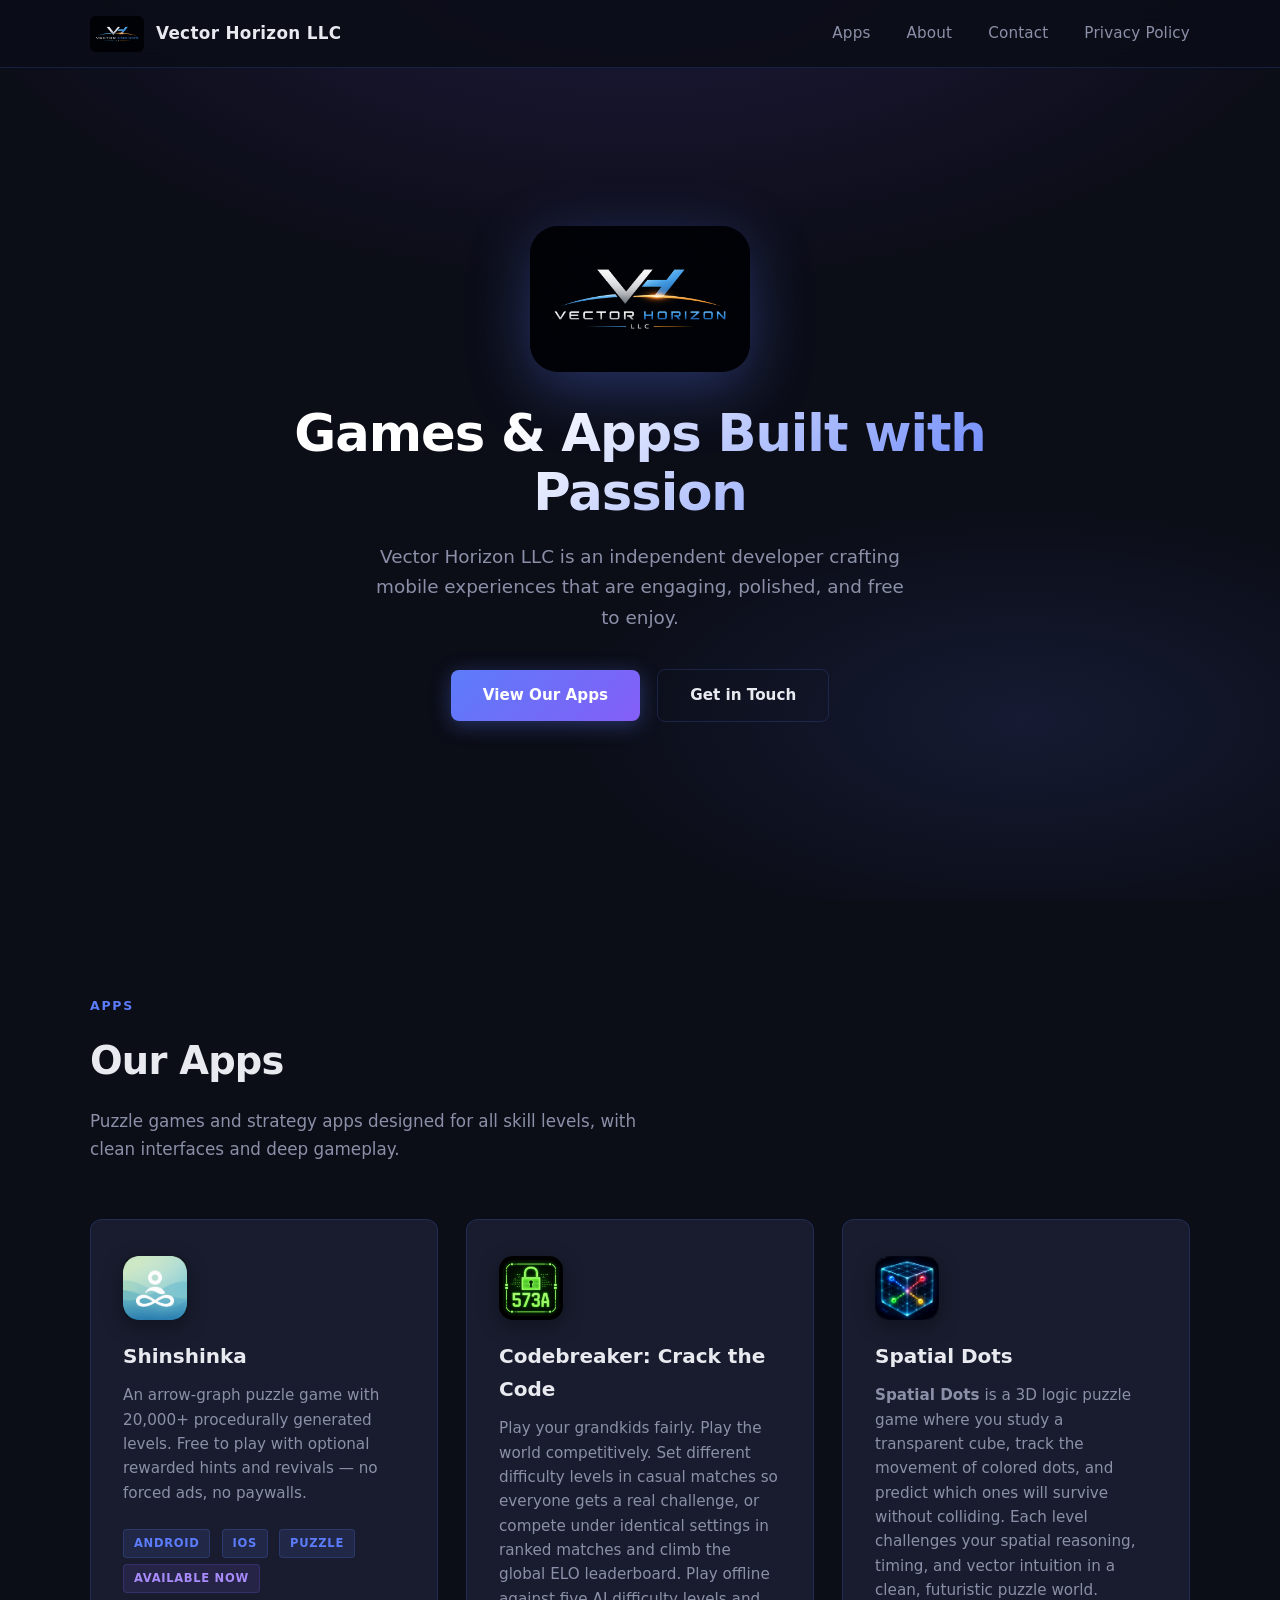
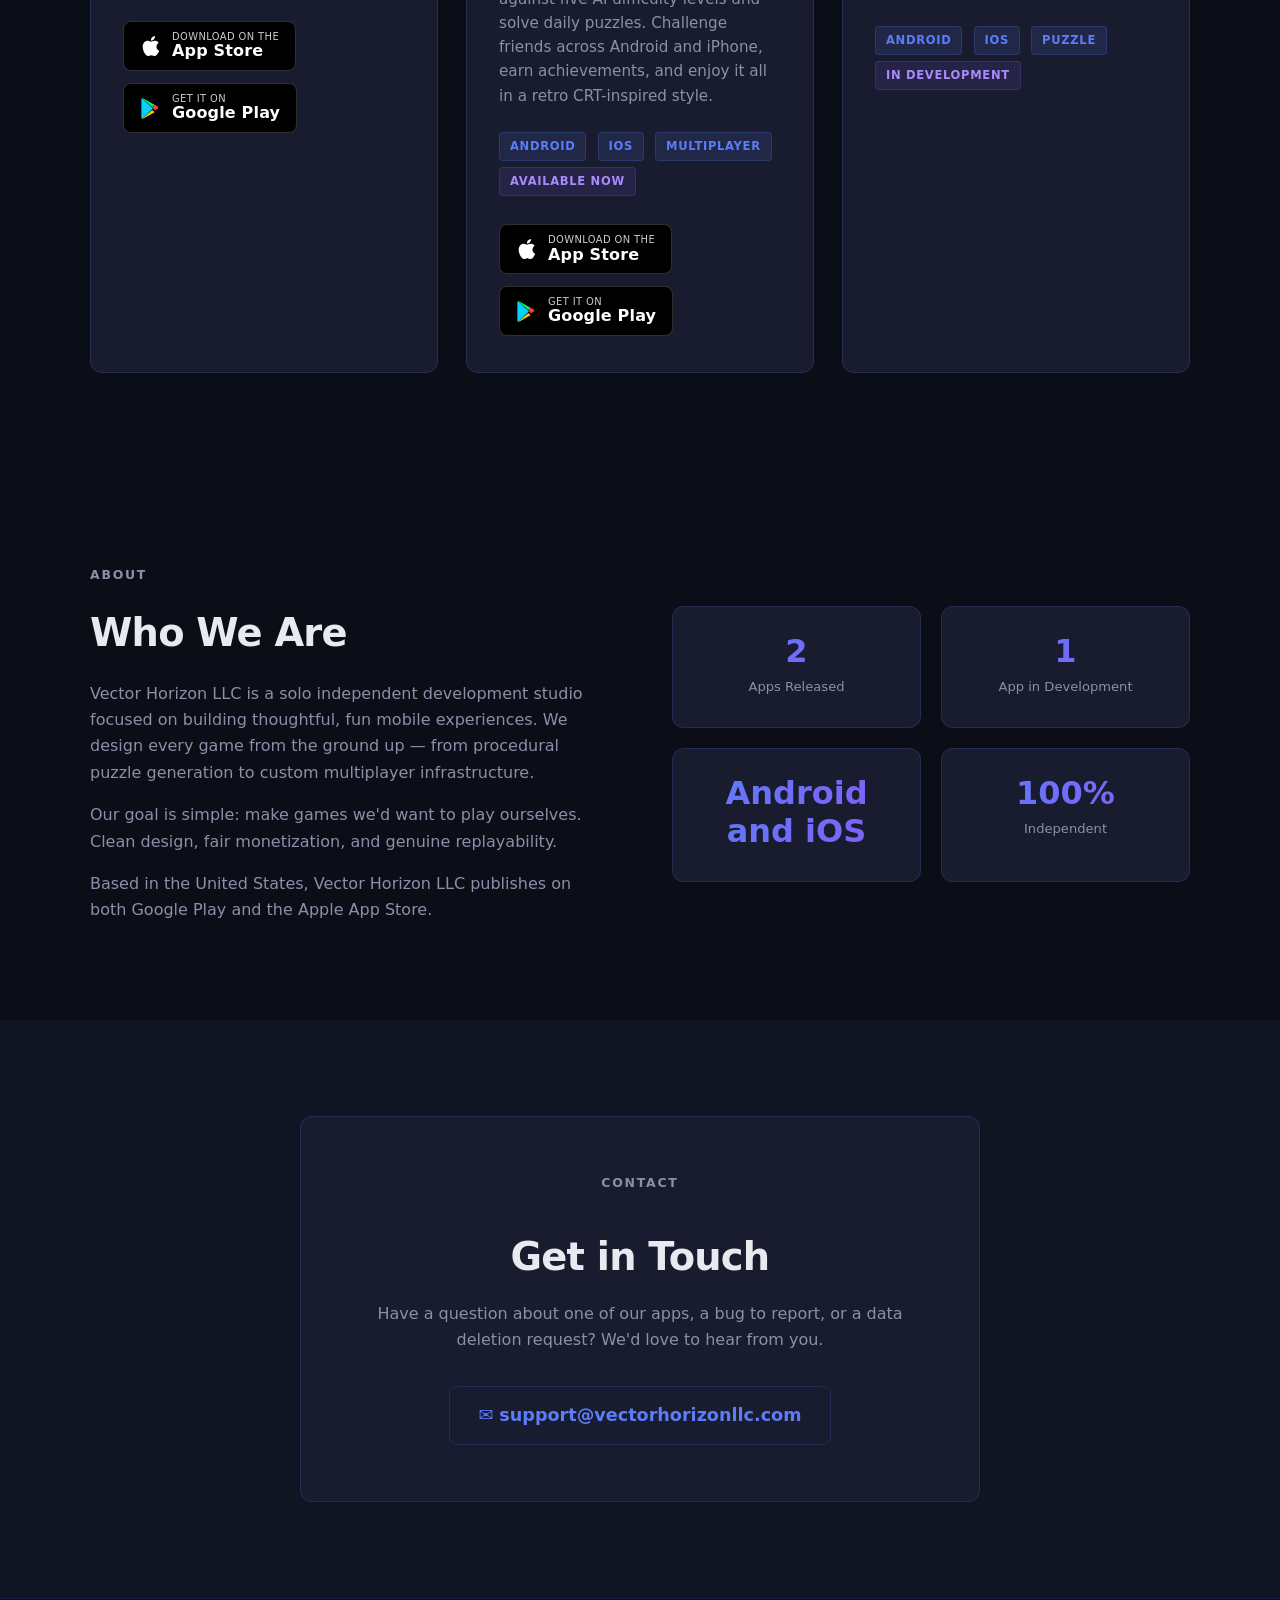
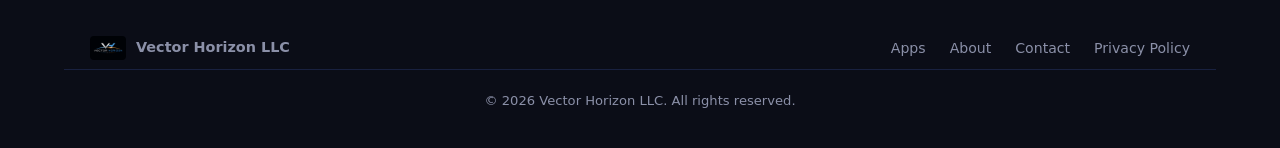
==== commit 503cb680: "Update Codebreaker description Co-Authored-By: Claude Opus 5 (1M context) <noreply@anthropic.com>" ====
--- a/index.html
+++ b/index.html
@@ -89,7 +89,7 @@
           <img src="assets/codebreaker-icon.png" alt="Codebreaker: Crack the Code app icon" class="product-icon" />
           <h3>Codebreaker: Crack the Code</h3>
           <p>
-            A retro CRT-styled Mastermind variant. Play locally against the AI, challenge friends or climb the ELO leaderboard against players worldwide in online multiplayer, solve daily puzzles, and earn achievements as you outsmart every code.
+            Play your grandkids fairly. Play the world competitively. Set different difficulty levels in casual matches so everyone gets a real challenge, or compete under identical settings in ranked matches and climb the global ELO leaderboard. Play offline against five AI difficulty levels and solve daily puzzles. Challenge friends across Android and iPhone, earn achievements, and enjoy it all in a retro CRT-inspired style.
           </p>
           <span class="tag">Android</span>
           <span class="tag">iOS</span>
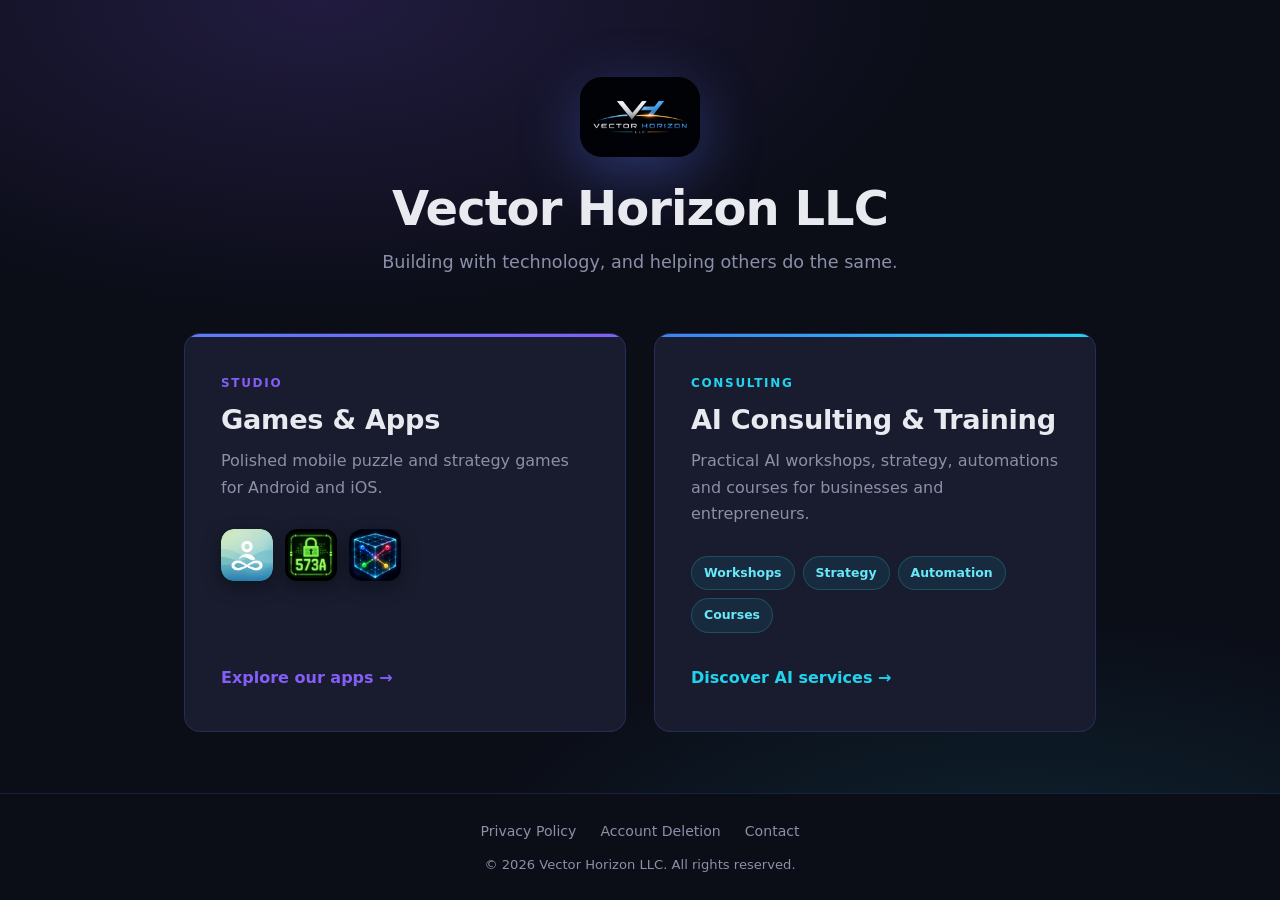
==== commit e0ca1aef: "Split site into Games & Apps and AI Consulting sections - New gateway landing page at / with links t" ====
--- a/index.html
+++ b/index.html
@@ -3,215 +3,59 @@
 <head>
   <meta charset="UTF-8" />
   <meta name="viewport" content="width=device-width, initial-scale=1.0" />
-  <meta name="description" content="Vector Horizon LLC — Independent developer of mobile games and apps." />
+  <meta name="description" content="Vector Horizon LLC — mobile games & apps, and practical AI consulting & training for businesses." />
   <title>Vector Horizon LLC</title>
+  <meta property="og:title" content="Vector Horizon LLC" />
+  <meta property="og:description" content="Mobile games & apps, and practical AI consulting & training for businesses." />
+  <meta property="og:image" content="https://vectorhorizonllc.com/assets/logo.png" />
+  <meta property="og:url" content="https://vectorhorizonllc.com/" />
   <link rel="stylesheet" href="css/style.css" />
   <link rel="icon" href="assets/logo.png" type="image/png" />
 </head>
-<body>
+<body class="gateway">
 
-  <!-- ── Nav ──────────────────────────────────────────────────────── -->
-  <nav class="nav" role="navigation" aria-label="Main navigation">
-    <div class="nav-inner">
-      <a href="index.html" class="nav-logo">
-        <img src="assets/logo.png" alt="Vector Horizon LLC logo" />
-        Vector Horizon LLC
+  <main class="gateway-main">
+    <div class="gateway-head">
+      <img src="assets/logo.png" alt="Vector Horizon LLC" class="gateway-logo" />
+      <h1>Vector Horizon LLC</h1>
+      <p>Building with technology, and helping others do the same.</p>
+    </div>
+
+    <div class="gateway-grid">
+
+      <a href="games/" class="gateway-card">
+        <span class="gateway-kicker">Studio</span>
+        <h2>Games &amp; Apps</h2>
+        <p>Polished mobile puzzle and strategy games for Android and iOS.</p>
+        <div class="gateway-icons" aria-hidden="true">
+          <img src="assets/shinshinka-icon.png" alt="" />
+          <img src="assets/codebreaker-icon.png" alt="" />
+          <img src="assets/spatial-dots-icon.png" alt="" />
+        </div>
+        <span class="gateway-cta">Explore our apps <span aria-hidden="true">&rarr;</span></span>
       </a>
-      <button class="nav-toggle" aria-label="Toggle menu" onclick="toggleMenu()">
-        <span></span><span></span><span></span>
-      </button>
-      <ul class="nav-links" id="nav-links">
-        <li><a href="#apps">Apps</a></li>
-        <li><a href="#about">About</a></li>
-        <li><a href="#contact">Contact</a></li>
-        <li><a href="privacy.html">Privacy Policy</a></li>
-      </ul>
+
+      <a href="ai/" class="gateway-card gateway-card-ai">
+        <span class="gateway-kicker">Consulting</span>
+        <h2>AI Consulting &amp; Training</h2>
+        <p>Practical AI workshops, strategy, automations and courses for businesses and entrepreneurs.</p>
+        <div class="gateway-chips" aria-hidden="true">
+          <span>Workshops</span><span>Strategy</span><span>Automation</span><span>Courses</span>
+        </div>
+        <span class="gateway-cta">Discover AI services <span aria-hidden="true">&rarr;</span></span>
+      </a>
+
     </div>
-  </nav>
+  </main>
 
-  <!-- ── Hero ─────────────────────────────────────────────────────── -->
-  <section class="hero" id="home">
-    <div class="hero-inner">
-      <img src="assets/logo.png" alt="Vector Horizon LLC" class="hero-logo" />
-      <h1>Games & Apps Built with Passion</h1>
-      <p>Vector Horizon LLC is an independent developer crafting mobile experiences that are engaging, polished, and free to enjoy.</p>
-      <a href="#apps" class="btn btn-primary">View Our Apps</a>
-      <a href="#contact" class="btn btn-ghost">Get in Touch</a>
-    </div>
-  </section>
-
-  <!-- ── Apps ─────────────────────────────────────────────────────── -->
-  <section id="apps">
-    <div class="section-inner">
-      <p class="section-label">Apps</p>
-      <h2 class="section-title">Our Apps</h2>
-      <p class="section-sub">Puzzle games and strategy apps designed for all skill levels, with clean interfaces and deep gameplay.</p>
-
-      <div class="products-grid">
-
-        <div class="product-card">
-          <img src="assets/shinshinka-icon.png" alt="Shinshinka app icon" class="product-icon" />
-          <h3>Shinshinka</h3>
-          <p>
-            An arrow-graph puzzle game with 20,000+ procedurally generated levels. Free to play with optional rewarded hints and revivals — no forced ads, no paywalls.
-          </p>
-          <span class="tag">Android</span>
-          <span class="tag">iOS</span>
-          <span class="tag">Puzzle</span>
-          <span class="tag purple">Available Now</span>
-
-          <div class="store-badges">
-            <a class="store-badge" href="https://apps.apple.com/il/app/id6781708433" target="_blank" rel="noopener" aria-label="Download Shinshinka on the App Store">
-              <svg viewBox="0 0 24 24" width="22" height="22" fill="currentColor" aria-hidden="true">
-                <path d="M16.365 1.43c0 1.14-.493 2.27-1.177 3.08-.744.9-1.99 1.57-2.987 1.57-.12 0-.23-.02-.3-.03-.01-.06-.04-.22-.04-.39 0-1.13.572-2.27 1.206-2.98.804-.94 2.142-1.64 3.248-1.68.03.13.05.28.05.43zm4.565 15.71c-.03.07-.463 1.58-1.518 3.12-.945 1.34-1.94 2.71-3.43 2.71-1.517 0-1.9-.88-3.63-.88-1.698 0-2.302.91-3.67.91-1.377 0-2.332-1.26-3.428-2.8-1.287-1.82-2.323-4.63-2.323-7.28 0-4.28 2.797-6.55 5.552-6.55 1.448 0 2.675.95 3.6.95.865 0 2.222-1.01 3.902-1.01.613 0 2.886.06 4.374 2.19-.13.09-2.383 1.37-2.383 4.19 0 3.26 2.854 4.42 2.955 4.45z"/>
-              </svg>
-              <span class="store-badge-text">
-                <small>Download on the</small>
-                App Store
-              </span>
-            </a>
-            <a class="store-badge" href="https://play.google.com/store/apps/details?id=com.vectorhorizonllc.shinshinka" target="_blank" rel="noopener" aria-label="Get Shinshinka on Google Play">
-              <svg viewBox="0 0 512 512" width="22" height="22" aria-hidden="true">
-                <path fill="#00d3ff" d="M47 30 300 268 47 506c-9-5-15-15-15-27V57c0-12 6-22 15-27z"/>
-                <path fill="#00f076" d="M47 30c4-2 9-3 13-3 7 0 14 2 20 6l260 148-53 51z"/>
-                <path fill="#ff3a44" d="M287 232 340 181l70 40c19 11 19 39 0 50l-70 40z"/>
-                <path fill="#ffc800" d="M287 304 340 355 80 503c-6 4-13 6-20 6-4 0-9-1-13-3z"/>
-              </svg>
-              <span class="store-badge-text">
-                <small>Get it on</small>
-                Google Play
-              </span>
-            </a>
-          </div>
-        </div>
-
-        <div class="product-card">
-          <img src="assets/codebreaker-icon.png" alt="Codebreaker: Crack the Code app icon" class="product-icon" />
-          <h3>Codebreaker: Crack the Code</h3>
-          <p>
-            Play your grandkids fairly. Play the world competitively. Set different difficulty levels in casual matches so everyone gets a real challenge, or compete under identical settings in ranked matches and climb the global ELO leaderboard. Play offline against five AI difficulty levels and solve daily puzzles. Challenge friends across Android and iPhone, earn achievements, and enjoy it all in a retro CRT-inspired style.
-          </p>
-          <span class="tag">Android</span>
-          <span class="tag">iOS</span>
-          <span class="tag">Multiplayer</span>
-          <span class="tag purple">Available Now</span>
-
-          <div class="store-badges">
-            <a class="store-badge" href="https://apps.apple.com/us/app/codebreaker-crack-the-code/id6786764415" target="_blank" rel="noopener" aria-label="Download Codebreaker on the App Store">
-              <svg viewBox="0 0 24 24" width="22" height="22" fill="currentColor" aria-hidden="true">
-                <path d="M16.365 1.43c0 1.14-.493 2.27-1.177 3.08-.744.9-1.99 1.57-2.987 1.57-.12 0-.23-.02-.3-.03-.01-.06-.04-.22-.04-.39 0-1.13.572-2.27 1.206-2.98.804-.94 2.142-1.64 3.248-1.68.03.13.05.28.05.43zm4.565 15.71c-.03.07-.463 1.58-1.518 3.12-.945 1.34-1.94 2.71-3.43 2.71-1.517 0-1.9-.88-3.63-.88-1.698 0-2.302.91-3.67.91-1.377 0-2.332-1.26-3.428-2.8-1.287-1.82-2.323-4.63-2.323-7.28 0-4.28 2.797-6.55 5.552-6.55 1.448 0 2.675.95 3.6.95.865 0 2.222-1.01 3.902-1.01.613 0 2.886.06 4.374 2.19-.13.09-2.383 1.37-2.383 4.19 0 3.26 2.854 4.42 2.955 4.45z"/>
-              </svg>
-              <span class="store-badge-text">
-                <small>Download on the</small>
-                App Store
-              </span>
-            </a>
-            <a class="store-badge" href="https://play.google.com/store/apps/details?id=com.vectorhorizonllc.codebreaker&pli=1" target="_blank" rel="noopener" aria-label="Get Codebreaker on Google Play">
-              <svg viewBox="0 0 512 512" width="22" height="22" aria-hidden="true">
-                <path fill="#00d3ff" d="M47 30 300 268 47 506c-9-5-15-15-15-27V57c0-12 6-22 15-27z"/>
-                <path fill="#00f076" d="M47 30c4-2 9-3 13-3 7 0 14 2 20 6l260 148-53 51z"/>
-                <path fill="#ff3a44" d="M287 232 340 181l70 40c19 11 19 39 0 50l-70 40z"/>
-                <path fill="#ffc800" d="M287 304 340 355 80 503c-6 4-13 6-20 6-4 0-9-1-13-3z"/>
-              </svg>
-              <span class="store-badge-text">
-                <small>Get it on</small>
-                Google Play
-              </span>
-            </a>
-          </div>
-        </div>
-
-        <div class="product-card">
-          <img src="assets/spatial-dots-icon.png" alt="Spatial Dots app icon" class="product-icon" />
-          <h3>Spatial Dots</h3>
-          <p>
-            <strong>Spatial Dots</strong> is a 3D logic puzzle game where you study a transparent cube, track the movement of colored dots, and predict which ones will survive without colliding. Each level challenges your spatial reasoning, timing, and vector intuition in a clean, futuristic puzzle world.
-          </p>
-          <span class="tag">Android</span>
-          <span class="tag">iOS</span>
-          <span class="tag">Puzzle</span>
-          <span class="tag purple">In Development</span>
-        </div>
-
-      </div>
-    </div>
-  </section>
-
-  <!-- ── About ─────────────────────────────────────────────────────── -->
-  <section id="about">
-    <div class="section-inner">
-      <div class="about-grid">
-        <div class="about-text">
-          <p class="section-label">About</p>
-          <h2 class="section-title">Who We Are</h2>
-          <p>Vector Horizon LLC is a solo independent development studio focused on building thoughtful, fun mobile experiences. We design every game from the ground up — from procedural puzzle generation to custom multiplayer infrastructure.</p>
-          <p>Our goal is simple: make games we'd want to play ourselves. Clean design, fair monetization, and genuine replayability.</p>
-          <p>Based in the United States, Vector Horizon LLC publishes on both Google Play and the Apple App Store.</p>
-        </div>
-        <div class="stat-grid">
-          <div class="stat-card">
-            <span class="number">2</span>
-            <span class="label">Apps Released</span>
-          </div>
-          <div class="stat-card">
-            <span class="number">1</span>
-            <span class="label">App in Development</span>
-          </div>
-          <div class="stat-card">
-            <span class="number">Android</span>
-            <span class="number">and iOS</span>
-          </div>
-          <div class="stat-card">
-            <span class="number">100%</span>
-            <span class="label">Independent</span>
-          </div>
-        </div>
-      </div>
-    </div>
-  </section>
-
-  <!-- ── Contact ────────────────────────────────────────────────────── -->
-  <section id="contact">
-    <div class="section-inner">
-      <div class="contact-box">
-        <p class="section-label">Contact</p>
-        <h2 class="section-title">Get in Touch</h2>
-        <p>Have a question about one of our apps, a bug to report, or a data deletion request? We'd love to hear from you.</p>
-        <a href="mailto:support@vectorhorizonllc.com" class="contact-link">
-          &#x2709;&#xFE0F; support@vectorhorizonllc.com
-        </a>
-      </div>
-    </div>
-  </section>
-
-  <!-- ── Footer ─────────────────────────────────────────────────────── -->
-  <footer>
-    <div class="footer-inner">
-      <div class="footer-logo">
-        <img src="assets/logo.png" alt="Vector Horizon LLC" />
-        Vector Horizon LLC
-      </div>
-      <ul class="footer-links">
-        <li><a href="#apps">Apps</a></li>
-        <li><a href="#about">About</a></li>
-        <li><a href="#contact">Contact</a></li>
-        <li><a href="privacy.html">Privacy Policy</a></li>
-      </ul>
-    </div>
-    <p class="footer-copy">&copy; 2026 Vector Horizon LLC. All rights reserved.</p>
+  <footer class="gateway-footer">
+    <ul class="footer-links">
+      <li><a href="privacy.html">Privacy Policy</a></li>
+      <li><a href="account-deletion.html">Account Deletion</a></li>
+      <li><a href="mailto:support@vectorhorizonllc.com">Contact</a></li>
+    </ul>
+    <p>&copy; 2026 Vector Horizon LLC. All rights reserved.</p>
   </footer>
-
-  <script>
-    function toggleMenu() {
-      document.getElementById('nav-links').classList.toggle('open');
-    }
-    // close menu on link click (mobile)
-    document.querySelectorAll('.nav-links a').forEach(function(link) {
-      link.addEventListener('click', function() {
-        document.getElementById('nav-links').classList.remove('open');
-      });
-    });
-  </script>
 
 </body>
 </html>
--- a/css/style.css
+++ b/css/style.css
@@ -575,6 +575,378 @@
 
 .privacy-content a { color: var(--accent); }
 
+/* ─── Gateway (root landing) ───────────────────────────────────────── */
+.gateway {
+  min-height: 100vh;
+  display: flex;
+  flex-direction: column;
+  background:
+    radial-gradient(ellipse 70% 50% at 25% 0%, rgba(132, 94, 247, 0.18) 0%, transparent 70%),
+    radial-gradient(ellipse 70% 50% at 80% 100%, rgba(34, 211, 238, 0.12) 0%, transparent 65%),
+    var(--bg);
+}
+
+.gateway-main {
+  flex: 1;
+  width: 100%;
+  max-width: 1040px;
+  margin: 0 auto;
+  padding: 72px 5% 56px;
+  display: flex;
+  flex-direction: column;
+  justify-content: center;
+}
+
+.gateway-head { text-align: center; margin-bottom: 56px; }
+
+.gateway-logo {
+  width: 120px;
+  height: auto;
+  margin: 0 auto 24px;
+  border-radius: 22px;
+  box-shadow: 0 16px 60px rgba(92, 124, 250, 0.35);
+}
+
+.gateway-head h1 {
+  font-size: clamp(2rem, 5vw, 3rem);
+  font-weight: 800;
+  letter-spacing: -0.02em;
+  line-height: 1.15;
+  margin-bottom: 12px;
+}
+
+.gateway-head p { color: var(--muted); font-size: 1.1rem; }
+
+.gateway-grid {
+  display: grid;
+  grid-template-columns: 1fr 1fr;
+  gap: 28px;
+}
+
+.gateway-card {
+  --c1: var(--accent);
+  --c2: var(--accent2);
+  display: flex;
+  flex-direction: column;
+  background: var(--bg3);
+  border: 1px solid var(--border);
+  border-radius: 16px;
+  padding: 40px 36px;
+  color: var(--text);
+  position: relative;
+  overflow: hidden;
+  transition: transform 0.2s, border-color 0.2s, box-shadow 0.2s;
+}
+
+.gateway-card::before {
+  content: '';
+  position: absolute;
+  top: 0; left: 0; right: 0;
+  height: 3px;
+  background: linear-gradient(90deg, var(--c1), var(--c2));
+}
+
+.gateway-card:hover {
+  color: var(--text);
+  transform: translateY(-6px);
+  border-color: var(--c1);
+  box-shadow: 0 18px 50px rgba(0, 0, 0, 0.4);
+}
+
+.gateway-card-ai { --c1: #3b82f6; --c2: #22d3ee; }
+
+.gateway-kicker {
+  font-size: 0.75rem;
+  font-weight: 700;
+  letter-spacing: 0.14em;
+  text-transform: uppercase;
+  color: var(--c2);
+  margin-bottom: 10px;
+}
+
+.gateway-card h2 {
+  font-size: 1.7rem;
+  font-weight: 800;
+  letter-spacing: -0.01em;
+  line-height: 1.2;
+  margin-bottom: 12px;
+}
+
+.gateway-card p { color: var(--muted); margin-bottom: 28px; }
+
+.gateway-icons { display: flex; gap: 12px; margin-bottom: 32px; }
+
+.gateway-icons img {
+  width: 52px;
+  height: 52px;
+  border-radius: 12px;
+  object-fit: cover;
+  box-shadow: 0 6px 18px rgba(0, 0, 0, 0.35);
+}
+
+.gateway-chips { display: flex; flex-wrap: wrap; gap: 8px; margin-bottom: 32px; }
+
+.gateway-chips span {
+  font-size: 0.78rem;
+  font-weight: 600;
+  padding: 6px 12px;
+  border-radius: 999px;
+  color: #67e8f9;
+  background: rgba(34, 211, 238, 0.08);
+  border: 1px solid rgba(34, 211, 238, 0.22);
+}
+
+.gateway-cta {
+  margin-top: auto;
+  font-weight: 700;
+  color: var(--c2);
+}
+
+.gateway-cta span { transition: margin 0.2s; }
+.gateway-card:hover .gateway-cta span { margin-left: 4px; }
+
+.gateway-footer {
+  border-top: 1px solid var(--border);
+  padding: 24px 5%;
+  text-align: center;
+}
+
+.gateway-footer .footer-links { justify-content: center; margin-bottom: 10px; }
+.gateway-footer p { color: var(--muted); font-size: 0.82rem; }
+
+/* ─── AI page ──────────────────────────────────────────────────────── */
+body.ai {
+  --accent:  #3b82f6;
+  --accent2: #22d3ee;
+  --border:  rgba(59, 130, 246, 0.2);
+}
+
+.ai .hero {
+  min-height: 88vh;
+  background:
+    radial-gradient(ellipse 80% 60% at 50% -10%, rgba(59, 130, 246, 0.22) 0%, transparent 70%),
+    radial-gradient(ellipse 60% 40% at 85% 85%, rgba(34, 211, 238, 0.12) 0%, transparent 60%),
+    var(--bg);
+}
+
+.ai .hero-inner { max-width: 800px; }
+.ai .hero h1 { background: linear-gradient(135deg, #fff 35%, #67e8f9 100%); -webkit-background-clip: text; background-clip: text; }
+.ai .hero p { max-width: 620px; }
+.ai .section-label { color: var(--accent2); }
+.ai .btn-primary { box-shadow: 0 4px 20px rgba(59, 130, 246, 0.35); }
+
+.nav-logo-sub {
+  font-size: 0.72rem;
+  font-weight: 800;
+  letter-spacing: 0.08em;
+  padding: 3px 8px;
+  border-radius: 6px;
+  color: #fff;
+  background: linear-gradient(135deg, var(--accent), var(--accent2));
+}
+
+.nav-links a.nav-cta {
+  color: #fff;
+  padding: 8px 18px;
+  border-radius: 8px;
+  background: linear-gradient(135deg, var(--accent), var(--accent2));
+}
+
+.nav-links a.nav-cta:hover { color: #fff; opacity: 0.9; }
+
+#services { background: var(--bg2); }
+#courses  { background: var(--bg); }
+#approach { background: var(--bg2); }
+.ai #contact { background: var(--bg); }
+
+.services-grid {
+  display: grid;
+  grid-template-columns: repeat(6, 1fr);
+  gap: 24px;
+}
+
+.service-card { grid-column: span 2; }
+.service-card:nth-child(4),
+.service-card:nth-child(5) { grid-column: span 3; }
+
+.service-card,
+.course-card,
+.step {
+  background: var(--bg3);
+  border: 1px solid var(--border);
+  border-radius: var(--radius);
+  padding: 32px 28px;
+  transition: transform 0.2s, border-color 0.2s;
+}
+
+.service-card:hover,
+.course-card:hover {
+  transform: translateY(-4px);
+  border-color: rgba(34, 211, 238, 0.4);
+}
+
+.service-icon {
+  width: 48px;
+  height: 48px;
+  border-radius: 12px;
+  display: flex;
+  align-items: center;
+  justify-content: center;
+  margin-bottom: 20px;
+  background: linear-gradient(135deg, rgba(59, 130, 246, 0.18), rgba(34, 211, 238, 0.18));
+  border: 1px solid rgba(34, 211, 238, 0.25);
+}
+
+.service-icon svg,
+.contact-link svg {
+  width: 24px;
+  height: 24px;
+  fill: none;
+  stroke: #67e8f9;
+  stroke-width: 1.7;
+  stroke-linecap: round;
+  stroke-linejoin: round;
+}
+
+.contact-link svg { width: 20px; height: 20px; }
+
+.service-card h3,
+.course-card h3,
+.step h3 {
+  font-size: 1.15rem;
+  font-weight: 700;
+  line-height: 1.3;
+  margin-bottom: 10px;
+}
+
+.service-card p,
+.step p { color: var(--muted); font-size: 0.95rem; }
+
+.courses-grid {
+  display: grid;
+  grid-template-columns: repeat(3, 1fr);
+  gap: 24px;
+}
+
+.course-card { padding: 36px 30px; position: relative; overflow: hidden; }
+
+.course-card::before {
+  content: '';
+  position: absolute;
+  top: 0; left: 0; right: 0;
+  height: 3px;
+  background: linear-gradient(90deg, var(--accent), var(--accent2));
+}
+
+.course-num {
+  display: block;
+  font-size: 2.4rem;
+  font-weight: 800;
+  line-height: 1;
+  margin-bottom: 18px;
+  background: linear-gradient(135deg, var(--accent), var(--accent2));
+  -webkit-background-clip: text;
+  -webkit-text-fill-color: transparent;
+  background-clip: text;
+}
+
+.course-tagline { color: #67e8f9; font-size: 0.92rem; font-weight: 500; margin-bottom: 20px; }
+
+.course-card ul,
+.why-list { list-style: none; }
+
+.course-card li,
+.why-list li {
+  position: relative;
+  padding-left: 26px;
+  margin-bottom: 10px;
+  color: var(--muted);
+  font-size: 0.95rem;
+}
+
+.course-card li::before,
+.why-list li::before {
+  content: '';
+  position: absolute;
+  left: 2px;
+  top: 0.45em;
+  width: 12px;
+  height: 7px;
+  border-left: 2px solid var(--accent2);
+  border-bottom: 2px solid var(--accent2);
+  transform: rotate(-45deg);
+}
+
+.steps-grid {
+  display: grid;
+  grid-template-columns: repeat(4, 1fr);
+  gap: 20px;
+  margin-bottom: 48px;
+}
+
+.step-num {
+  display: inline-flex;
+  align-items: center;
+  justify-content: center;
+  width: 36px;
+  height: 36px;
+  border-radius: 50%;
+  font-weight: 800;
+  color: #fff;
+  margin-bottom: 16px;
+  background: linear-gradient(135deg, var(--accent), var(--accent2));
+}
+
+.why-box {
+  display: grid;
+  grid-template-columns: 1.3fr 1fr;
+  gap: 48px;
+  align-items: center;
+  background: linear-gradient(135deg, rgba(59, 130, 246, 0.1), rgba(34, 211, 238, 0.06));
+  border: 1px solid var(--border);
+  border-radius: 16px;
+  padding: 44px;
+}
+
+.why-box h3 { font-size: 1.5rem; font-weight: 800; margin-bottom: 12px; }
+.why-box p { color: var(--muted); }
+.why-list li { color: var(--text); margin-bottom: 14px; }
+
+.contact-person { margin-bottom: 28px; }
+.contact-person strong { display: block; font-size: 1.3rem; }
+.contact-person span { color: var(--accent2); font-weight: 600; font-size: 0.95rem; }
+
+.contact-actions {
+  display: flex;
+  flex-direction: column;
+  align-items: center;
+  gap: 14px;
+}
+
+.ai .contact-link { color: var(--text); width: 100%; max-width: 380px; justify-content: center; }
+.ai .contact-link:hover { color: #67e8f9; border-color: var(--accent2); background: rgba(34, 211, 238, 0.06); }
+
+@media (max-width: 960px) {
+  .services-grid { grid-template-columns: 1fr 1fr; }
+  .service-card,
+  .service-card:nth-child(4) { grid-column: span 1; }
+  .service-card:nth-child(5) { grid-column: span 2; }
+  .courses-grid { grid-template-columns: 1fr; }
+  .steps-grid { grid-template-columns: 1fr 1fr; }
+}
+
+@media (max-width: 768px) {
+  .gateway-grid { grid-template-columns: 1fr; }
+  .gateway-main { padding-top: 48px; }
+  .gateway-card { padding: 32px 26px; }
+  .services-grid { grid-template-columns: 1fr; }
+  .service-card:nth-child(5) { grid-column: span 1; }
+  .steps-grid { grid-template-columns: 1fr; }
+  .why-box { grid-template-columns: 1fr; gap: 28px; padding: 32px 24px; }
+  .nav-links a.nav-cta { margin: 8px 5%; text-align: center; }
+  .ai .contact-link { font-size: 0.95rem; padding: 12px 18px; }
+}
+
 /* ─── Responsive ───────────────────────────────────────────────────── */
 @media (max-width: 768px) {
   .nav-links {
